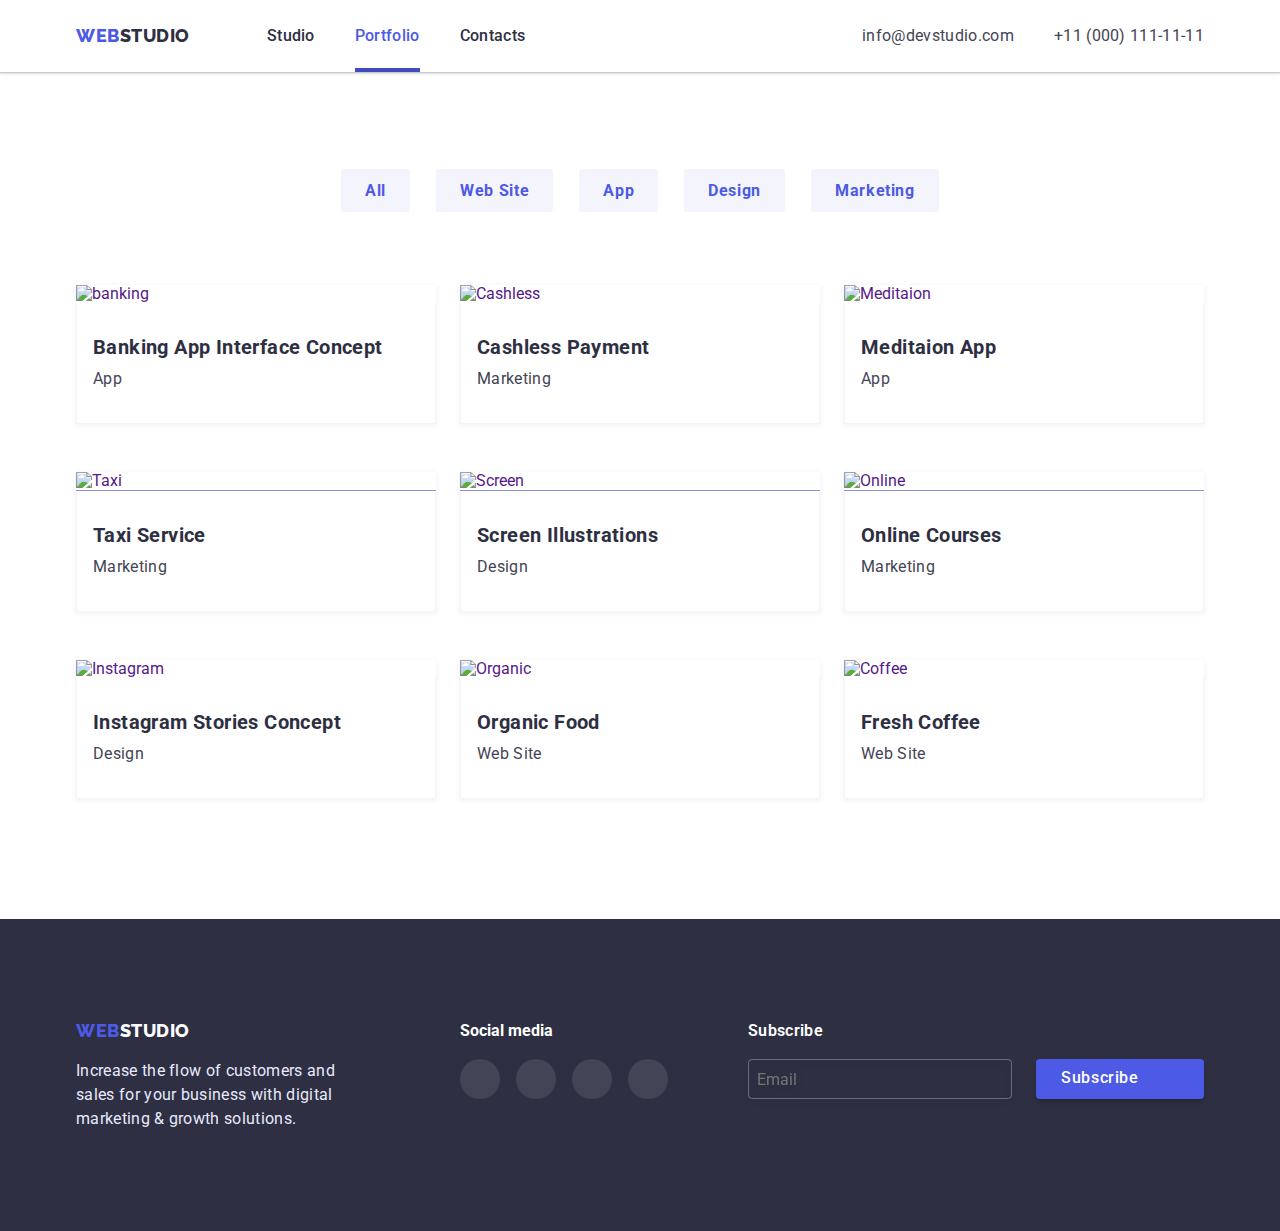
==== portfolio.html @ 1da55bff "added modal form" ====
<!DOCTYPE html>
<html lang="en">

<head>
  <meta charset="UTF-8" />
  <meta http-equiv="X-UA-Compatible" content="IE=edge" />
  <meta name="viewport" content="width=device-width, initial-scale=1.0" />
  <title>Portfolio</title>
  <link rel="preconnect" href="https://fonts.googleapis.com" />
  <link rel="preconnect" href="https://fonts.gstatic.com" crossorigin />
  <link href="https://fonts.googleapis.com/css2?family=Raleway:wght@700&family=Roboto:wght@400;500;700;900&display=swap"
    rel="stylesheet" />
  <link rel="stylesheet"
    href="https://cdnjs.cloudflare.com/ajax/libs/modern-normalize/1.1.0/modern-normalize.min.css" />
  <link rel="stylesheet" href="./css/styles.css" />
</head>

<body>
  <header class="page-hader hader-shadow">
    <div class="container main-container">
      <nav class="header">
        <a href="./index.html" class="studio"><span class="web">Web</span>Studio</a>
        <ul class="list site-nav">
          <li class="nav-item">
            <a href="./index.html" class="nav-link"> Studio</a>
          </li>
          <li class="nav-item">
            <a href="./portfolio.html" class="nav-link stick"> Portfolio</a>
          </li>
          <li class="nav-item">
            <a href="/" class="nav-link"> Contacts</a>
          </li>
        </ul>
      </nav>

      <ul class="auth-contact">
        <li class="nav-item">
          <a href="mailto:info@devstudio.com" class="Contact-link">info@devstudio.com</a>
        </li>

        <li class="nav-item">
          <a href="tel:+11(000)1111111" class="Contact-link">+11 (000) 111-11-11</a>
        </li>
      </ul>
    </div>
  </header>
  <main>
    <section class="style">
      <div class="container portfolio-skills">
        <h1 class="visually-hidden">Portfolio</h1>

        <ul class="button-links button-item">
          <li><button type="button" class="button-portfoleo">All</button></li>
          <li>
            <button type="button" class="button-portfoleo">Web Site</button>
          </li>
          <li><button type="button" class="button-portfoleo">App</button></li>
          <li>
            <button type="button" class="button-portfoleo">Design</button>
          </li>
          <li>
            <button type="button" class="button-portfoleo">Marketing</button>
          </li>
        </ul>

        <ul class="skills">
          <li class="skills-card">

            <a href="" class="decor-none">
              <div class="relativ-img">
                <img src="./images/banking.jpg" alt="banking" width="360" />
                <div class="portfolio-list-text">
                  <p class="text-intro">
                    14 Stylish and User-Friendly App Design Concepts · Task Manager App ·
                    Calorie Tracker App · Exotic Fruit Ecommerce App · Cloud Storage App
                  </p>

                </div>
              </div>
              <div class="skills-item-list">
                <h3 class="section-title">Banking App Interface Concept</h3>
                <p class="description">App</p>
              </div>

            </a>

          </li>
          <li class="skills-card">
            <a href="" class="decor-none">
              <div class="relativ-img">
                <img src="./images/Cashless.jpg" alt="Cashless" width="360" />
                <div class="portfolio-list-text">
                  <p class="text-intro">
                    14 Stylish and User-Friendly App Design Concepts · Task Manager App ·
                    Calorie Tracker App · Exotic Fruit Ecommerce App · Cloud Storage App
                  </p>

                </div>
              </div>
              <div class="skills-item-list">
                <h3 class="section-title">Cashless Payment</h3>

                <p class="description">Marketing</p>
              </div>

            </a>
          </li>

          <li class="skills-card">
            <a href="" class="decor-none">
              <div class="relativ-img">
                <img src="./images/Meditaion.jpg" alt="Meditaion" width="360" />
                <div class="portfolio-list-text">
                  <p class="text-intro">
                    14 Stylish and User-Friendly App Design Concepts · Task Manager App ·
                    Calorie Tracker App · Exotic Fruit Ecommerce App · Cloud Storage App
                  </p>

                </div>
              </div>

              <div class="skills-item-list">
                <h3 class="section-title">Meditaion App</h3>
                <p class="description">App</p>
              </div>
            </a>
          </li>
          <li class="skills-card">
            <a href="" class="decor-none">
              <div class="relativ-img">
                <img src="./images/Taxi.jpg" alt="Taxi" width="360" />
                <div class="portfolio-list-text">
                  <p class="text-intro">
                    14 Stylish and User-Friendly App Design Concepts · Task Manager App ·
                    Calorie Tracker App · Exotic Fruit Ecommerce App · Cloud Storage App
                  </p>

                </div>
              </div>
              <div class="skills-item-list">
                <h3 class="section-title">Taxi Service</h3>
                <p class="description">Marketing</p>
              </div>
            </a>
          </li>
          <li class="skills-card">
            <a href="" class="decor-none">
              <div class="relativ-img">
                <img src="./images/Screen.jpg" alt="Screen" width="360" />
                <div class="portfolio-list-text">
                  <p class="text-intro">
                    14 Stylish and User-Friendly App Design Concepts · Task Manager App ·
                    Calorie Tracker App · Exotic Fruit Ecommerce App · Cloud Storage App
                  </p>

                </div>
              </div>
              <div class="skills-item-list">
                <h3 class="section-title">Screen Illustrations</h3>
                <p class="description">Design</p>
              </div>
            </a>
          </li>
          <li class="skills-card">
            <a href="" class="decor-none">
              <div class="relativ-img">
                <img src="./images/Online.jpg" alt="Online" width="360" />
                <div class="portfolio-list-text">
                  <p class="text-intro">
                    14 Stylish and User-Friendly App Design Concepts · Task Manager App ·
                    Calorie Tracker App · Exotic Fruit Ecommerce App · Cloud Storage App
                  </p>

                </div>
              </div>
              <div class="skills-item-list">
                <h3 class="section-title">Online Courses</h3>
                <p class="description">Marketing</p>
              </div>
            </a>
          </li>
          <li class="skills-card">
            <a href="" class="decor-none">
              <div class="relativ-img">
                <img src="./images/Instagram.jpg" alt="Instagram" width="360" />
                <div class="portfolio-list-text">
                  <p class="text-intro">
                    14 Stylish and User-Friendly App Design Concepts · Task Manager App ·
                    Calorie Tracker App · Exotic Fruit Ecommerce App · Cloud Storage App
                  </p>

                </div>
              </div>
              <div class="skills-item-list">
                <h3 class="section-title">Instagram Stories Concept</h3>
                <p class="description">Design</p>
              </div>
            </a>
          </li>
          <li class="skills-card">
            <a href="" class="decor-none">
              <div class="relativ-img">
                <img src="./images/Organic.jpg" alt="Organic" width="360" />
                <div class="portfolio-list-text">
                  <p class="text-intro">
                    14 Stylish and User-Friendly App Design Concepts · Task Manager App ·
                    Calorie Tracker App · Exotic Fruit Ecommerce App · Cloud Storage App
                  </p>

                </div>
              </div>
              <div class="skills-item-list">
                <h3 class="section-title">Organic Food</h3>
                <p class="description">Web Site</p>
              </div>
            </a>
          </li>

          <li class="skills-card">
            <a href="" class="decor-none">
              <div class="relativ-img">
                <img src="./images/Coffee.jpg" alt="Coffee" width="360" />
                <div class="portfolio-list-text">
                  <p class="text-intro">
                    14 Stylish and User-Friendly App Design Concepts · Task Manager App ·
                    Calorie Tracker App · Exotic Fruit Ecommerce App · Cloud Storage App
                  </p>

                </div>
              </div>
              <div class="skills-item-list">
                <h3 class="section-title">Fresh Coffee</h3>
                <p class="description">Web Site</p>
              </div>
            </a>
          </li>
        </ul>
      </div>
    </section>
  </main>

  <footer class="footer-color">
    <div class="container container-footer">
      <div class="footer-list">
        <a href="./index.html" class="studiofoot logo"><span class="web">Web</span>Studio</a>
        <p class="footer-text ">
          Increase the flow of customers and sales for your business with digital
          marketing & growth solutions.
        </p>
      </div>
      <div class="social-media-cont">
        <h3 class="social-media-txt">Social media</h3>
        <ul class="social-media-item">
          <li class="social-media-list">
            <a href="" class="social-icon">
              <svg class="social-media-icon">
                <use href="./images/sprate.svg#icon-instagram_footer"></use>
              </svg>
            </a>
          </li>
          <li class="social-media-list">
            <a href="" class="social-icon">
              <svg class="social-media-icon">
                <use href="./images/sprate.svg#icon-twitter_footer"></use>
              </svg>
            </a>
          </li>
          <li class="social-media-list">
            <a href="" class="social-icon">
              <svg class="social-media-icon">
                <use href="./images/sprate.svg#icon-facebook_footer"></use>
              </svg>
            </a>
          </li>
          <li class="social-media-list">
            <a href="" class="social-icon">
              <svg class="social-media-icon">
                <use href="./images/sprate.svg#icon-linkedin_footer"></use>
              </svg>
            </a>
          </li>
        </ul>
      </div>
      <div class="footer-subs">
        <p class="footer-text-sub">Subscribe</p>
        <form class="footer-form-sub">
          <input type="Email" class="footer-form-input" placeholder="Email" required
            pattern="([A-z0-9_.-]{1,})@([A-z0-9_.-]{1,}).([A-z]{2,8})" />
          <button type="submit" class="footer-form-submit-subs">
            Subscribe
            <svg class="footer-icon-tel" width="24" height="24">
              <use href="./images/sprate.svg#icon-Frame"></use>
            </svg>
          </button>
        </form>
      </div>
    </div>
  </footer>

</body>

</html>
---- css/styles.css ----
:root {
  --headings-text-color: #2e2f42;
  --secondary-color: #ffffff;
  --text-color: #434455;
  --subtle-background-color: #e7e9fc;
  --primery-band-color: #4d5ae5;
  --subaccent-color: #f4f4fd;
  --activ-but-color: #404bbf;
}
h1,
h2,
h3,
h4,
h5,
h6,
p {
  margin: 0;
  padding: 0;
}
img {
  display: block;
  max-width: 100%;
  height: auto;
}
ul {
  list-style: none;
  margin: 0;
  padding-left: 0;
}
.list {
  display: flex;
  margin: 0;
  padding: 0;
  list-style: none;
}
/* index.html */
/* body font */
body {
  font-family: "Roboto", sans-serif;
  color: var(--headings-text-color);
  font-size: 16px;
}

/*---------------- hader ------------------------------*/
.container {
  width: 1158px;
  padding-right: 15px;
  padding-left: 15px;
  margin-left: auto;
  margin-right: auto;
  /* margin: auto; */
}
.main-container {
  display: flex;
  align-items: center;
}
.header {
  display: flex;
  align-items: center;
}
.page-hader {
  /* width:1158px; */
  box-shadow: 0px 2px 1px rgba(46, 47, 66, 0.08),
    0px 1px 1px rgba(46, 47, 66, 0.16), 0px 1px 6px rgba(46, 47, 66, 0.08);
  margin: auto;
}

.site-nav {
  display: flex;
  margin-left: 77px;
}
.web {
  color: var(--primery-band-color);
}
.studio {
  font-family: "Raleway", sans-serif;
  font-weight: 800;
  font-size: 18px;
  line-height: 1.33;
  letter-spacing: 0.03em;
  text-transform: uppercase;
  color: var(--primery-text-color);
  text-decoration: none;
}

.list .nav-item {
  margin-right: 40px;
}
.list .nav-item:last-child {
  margin-right: 0;
}

.studio-list {
  font-weight: 400;
  font-size: 16px;
  line-height: 1.5;
  letter-spacing: 0.02em;
  color: var(--headings-text-color);
  text-decoration: none;
}
.studio-list:hover {
  color: var(--primery-band-color);
}
.page-hader {
  background-color: var(--secondary-color);
  /*  */
}

.nav-link {
  display: block;
  position: relative;
  padding-top: 24px;
  padding-bottom: 24px;
  font-weight: 500;
  font-size: 16px;
  line-height: 1.5;
  letter-spacing: 0.02em;
  color: var(--headings-text-color);
  text-decoration: none;
  transition: color 250ms cubic-bezier(0.4, 0, 0.2, 1);
}
.nav-link:active {
  color: var(--primery-band-color);
}
.nav-link:hover,
.nav-link:focus {
  color: var(--primery-band-color);
}

.stick::after {
  display: block;
  position: absolute;
  bottom: 0;
  /* opacity: 1; */
  content: "";
  width: 100%;
  height: 4px;

  background-color: #404bbf;
}
.stick {
  color: #4d5ae5;
}
.auth-contact {
  display: flex;
  margin-left: auto;
}
.auth-contact .nav-item + .nav-item {
  margin-left: 40px;
}
.Contact-link {
  display: block;
  padding-top: 24px;
  padding-bottom: 24px;
  font-weight: 400;
  font-size: 16px;
  line-height: 1.5;
  letter-spacing: 0.02em;
  color: var(--text-color);
  text-decoration: none;
  transition: color 250ms cubic-bezier(0.4, 0, 0.2, 1);
}
.Contact-link:active {
  color: var(--primery-band-color);
}
.Contact-link:hover,
.Contact-link:focus {
  color: var(--primery-band-color);
}

/*  =========== modal hero=============*/
.backdrop {
  position: fixed;
  opacity: 1;
  top: 0;
  left: 0;
  width: 100%;
  height: 100%;
  background: rgba(46, 47, 66, 0.4);
  transition: opacity 250ms cubic-bezier(0.4, 0, 0.2, 1),
    visibility 250ms cubic-bezier(0.4, 0, 0.2, 1);
}

.modal {
  position: absolute;
  /* display: block; */
  width: 408px;
  height: 576px;
  background-color: var(--secondary-color);
  top: 50%;
  left: 50%;
  transform: translate(-50%, -50%) scale(1);
  box-shadow: 0px 1px 1px rgba(0, 0, 0, 0.14), 0px 1px 3px rgba(0, 0, 0, 0.12),
    0px 2px 1px rgba(0, 0, 0, 0.2);
  border-radius: 4px;
  transition: transform 250ms cubic-bezier(0.4, 0, 0.2, 1),
    box-shadow 250ms cubic-bezier(0.4, 0, 0.2, 1);
}

.button-close {
  position: absolute;
  display: flex;
  justify-content: center;
  align-items: center;
  width: 24px;
  height: 24px;
  border-radius: 50%;
  background-color: E7E9FC;
  border: 1px solid rgba(0, 0, 0, 0.1);
  right: 24px;
  top: 24px;
  cursor: pointer;
  transition: box-shadow 250ms cubic-bezier(0.4, 0, 0.2, 1);
}
.close-icon {
  display: flex;
  justify-content: center;
  align-items: center;
  width: 8px;
  height: 8px;
  cursor: pointer;
  fill: currentColor;
}
.button-close:focus,
.button-close:hover {
  box-shadow: 0px 1px 6px rgba(46, 47, 66, 0.08),
    0px 1px 1px rgba(46, 47, 66, 0.16), 0px 2px 1px rgba(46, 47, 66, 0.08);
}
.backdrop.is-hidden {
  opacity: 0;
  visibility: hidden;
  /* visibility: hidden; */
  pointer-events: none;
}
.backdrop.is-hidden .modal {
  transform: translate(-50%, -50%) scale(1.2);
}

.text-modal {
  font-weight: 600;
  font-size: 16px;
  line-height: 24px;
  margin-bottom: 16px;
  text-align: center;
  letter-spacing: 0.02em;
  color: var(--headings-text-color);
}
.modal-form {
  display: flex;
  flex-direction: column;
}
.modal-form-input {
  height: 40px;
  width: 100%;
  border: 1px solid rgba(33, 33, 33, 0.2);
  border-radius: 4px;
  padding-left: 34px;
  font-weight: 400;
  font-size: 12px;
  line-height: 14px;
  letter-spacing: 0.01em;
  transition: border-color 250ms cubic-bezier(0.4, 0, 0.2, 1);
}
.modal-input-desc {
  display: block;
  text-align: left;
  font-weight: 400;
  margin-bottom: 4px;
  font-size: 12px;
  line-height: 14px;
  letter-spacing: 0.01em;
  color: #8e8f99;
}
.modal-form-massage {
  display: block;
  border: 1px solid rgba(33, 33, 33, 0.2);
  border-radius: 4px;
  resize: none;
  padding: 8px 16px;
  width: 100%;
  height: 120px;
  transition: border-color 250ms cubic-bezier(0.4, 0, 0.2, 1);
}
.modal-form-massage:focus {
  outline: none;
  border-color: rgba(77, 90, 229, 1);
}
/*=========== modal icon=========== */
.modal-form-input-wrapper {
  position: relative;
}
.modal-form-input-icon {
  position: absolute;
  display: block;
  left: 16px;
  top: 50%;
  transform: translateY(-50%);
  transition: fill 250ms cubic-bezier(0.4, 0, 0.2, 1);
}
.modal-form-input:focus {
  outline: none;
  border-color: rgba(77, 90, 229, 1);
}
.modal-form-input:focus + .modal-form-input-icon {
  fill: var(--primery-band-color);
}
.modal-form-field {
  margin-bottom: 8px;
}
.modal-form-check-deck {
  display: flex;
  align-items: center;
  font-weight: 400;
  font-size: 12px;
  line-height: 16px;
  letter-spacing: 0.04em;
  color: #757575;
  margin-top: 16px;
  margin-bottom: 24px;
}
.privacy-policy {
  font-weight: 400;
  font-size: 12px;
  line-height: 16px;
  letter-spacing: 0.04em;
  color: #4d5ae5;
}
.modal-form-check-deck::before {
  content: "";
  display: block;
  border: solid 1.25px rgba(46, 47, 66, 1);
  border-radius: 2px;
  cursor: pointer;
  width: 18px;
  height: 18px;
  background-position: center;
  background-repeat: no-repeat;
  margin-right: 8px;
}
.modal-form-check:checked + .modal-form-check-deck::before {
  background-color: rgba(77, 90, 229, 1);
  background-image: url(../images/Vector.svg);
  border: 1.25px solid #4d5ae5;
  transition: background-color 250ms cubic-bezier(0.4, 0, 0.2, 1),
    border 250ms cubic-bezier(0.4, 0, 0.2, 1);
}
/* .modal-form-check:focus + .modal-form-check-deck::before{
  background-color: rgba(77, 90, 229, 1);
  background-image:url(../images/Vector.svg);
  border: 1.25px solid #4D5AE5;
  
} */
.modal-form-submit {
  font-family: inherit;
  width: 170px;
  align-self: center;
  font-weight: 500;
  font-size: 16px;
  line-height: 1.19;
  letter-spacing: 0.04em;
  border-radius: 4px;
  padding: 16px 34px;
  text-align: center;
  border: 1px solid transparent;
  color: var(--secondary-color);
  background-color: var(--primery-band-color);
  cursor: pointer;
  box-shadow: 0px 4px 4px rgba(0, 0, 0, 0.15);
  transition: box-shadow 250ms cubic-bezier(0.4, 0, 0.2, 1);
}

.modal-form-submit:focus,
.modal-form-submit:hover {
  background-color: var(--primery-band-color);
  /* box-shadow: 0px 4px 4px rgba(0, 0, 0, 0.15); */
}

.modal-form-submit :active {
  background: var(--activ-but-color);
}

/*--------------- main --------------*/
.section {
  padding-top: 120px;
  padding-bottom: 120px;
}
.section-work {
  padding-top: 0;
}
.hero {
  padding-top: 192px;
  padding-bottom: 192px;
  text-align: center;
  width: 1440px;
  background-image: linear-gradient(
      rgba(46, 47, 66, 0.7),
      rgba(46, 47, 66, 0.7)
    ),
    url(../images/people-office.jpg);
  background-size: cover;
  background-position: center;
  margin-left: auto;
  margin-right: auto;
}
.hero-title {
  margin-top: 0;
  margin-left: auto;
  margin-right: auto;
  width: 496px;
  margin-bottom: 48px;
  font-weight: 700;
  font-size: 56px;
  line-height: 1.07;
  text-align: center;
  letter-spacing: 0.02em;
  color: var(--secondary-color);
}
.visually-hidden {
  position: absolute;
  white-space: nowrap;
  width: 1px;
  height: 1px;
  overflow: hidden;
  border: 0;
  padding: 0;
  clip: rect(0 0 0 0);
  clip-path: inset(50%);
  margin: -1px;
}

.button {
  font-family: inherit;
  font-weight: 500;
  font-size: 16px;
  line-height: 1.19;
  letter-spacing: 0.04em;
  border-radius: 4px;
  padding: 16px 34px;
  text-align: center;
  border: 1px solid transparent;
  color: var(--secondary-color);
  background-color: var(--primery-band-color);
  cursor: pointer;
  box-shadow: 0px 4px 4px rgba(0, 0, 0, 0.15);
  transition: box-shadow 250ms cubic-bezier(0.4, 0, 0.2, 1);
}

.button:focus,
.button:hover {
  background-color: var(--primery-band-color);
  /* box-shadow: 0px 4px 4px rgba(0, 0, 0, 0.15); */
}

button :active {
  background: var(--activ-but-color);
}

.skill-link-item {
  display: flex;
  justify-content: center;
  align-items: center;
  margin: 0;
  /* padding: 24px 100px; */
  margin-bottom: 8px;
  /* width: 264px; */
  height: 112px;
  background-color: var(--subaccent-color);
  border-radius: 4px;
}
.skill-link-icon {
  width: 64px;
  height: 64px;
}

.future-skill {
  display: flex;
  justify-content: center;
  align-items: center;
  gap: 24px;
}
.future-item {
  width: 264px;
  flex-basis: calc((100% - 3 * 24px) / 4);
}
.description {
  font-weight: 400;
  font-size: 16px;
  line-height: 1.5;
  letter-spacing: 0.02em;
  color: var(--text-color);
}

.doing-item {
  display: flex;
  align-items: center;

  gap: 24px;
}
.doing-list {
  width: 360px;
}
.section-title-text {
  font-weight: 700;
  margin-bottom: 72px;
  font-size: 36px;
  line-height: 1.11;
  /* align-items: center; */
  text-align: center;
  letter-spacing: 0.02em;
  text-transform: capitalize;
  color: var(--headings-text-color);
}
.our-team {
  background-color: var(--subaccent-color);
}
.our-team-ic {
  display: flex;
  justify-content: center;
  gap: 24px;
}
.our-link-social {
  display: flex;
  justify-content: center;
  align-items: center;
  width: 40px;
  height: 40px;
  border-radius: 50%;
  background-color: var(--primery-band-color);
}
.our-icon {
  display: flex;
  justify-content: center;
  align-items: center;
  width: 16px;
  height: 16px;
  fill: #ffffff;
}

.our-team-item {
  text-align: center;
  padding-bottom: 120px;
  padding: 32px 16px;
}
.team-item {
  display: flex;
  align-items: center;
  gap: 24px;
  /* margin-bottom: 120px; */
}
.team-list {
  border-radius: 0px 0px 4px 4px;
  background-color: var(--secondary-color);
  box-shadow: 0px 1px 6px rgba(46, 47, 66, 0.08),
    0px 1px 1px rgba(46, 47, 66, 0.16), 0px 2px 1px rgba(46, 47, 66, 0.08);
}
.section-title {
  font-weight: 700;
  margin-bottom: 8px;
  font-size: 20px;
  line-height: 1.2;

  letter-spacing: 0.02em;
  color: var(--headings-text-color);
}
.profession {
  font-weight: 400;
  font-size: 16px;
  line-height: 1.5;
  text-align: center;
  letter-spacing: 0.02em;
  color: var(--text-color);
  margin-bottom: 12px;
}
/* ------------Customer---------------- */
.section-custom {
  padding-top: 120px;
  padding-bottom: 120px;
}
.customer {
  display: flex;
  justify-content: center;
  align-items: center;
  gap: 24px;
}
.custom-list-icon {
  display: flex;
  justify-content: center;
  align-items: center;
  padding: 16px 32px;
  border: 1px solid #8e8f99;
  border-radius: 4px;
  color: #8e8f99;
  transition: color 250ms cubic-bezier(0.4, 0, 0.2, 1),
    border 250ms cubic-bezier(0.4, 0, 0.2, 1);
}

.custom-icon {
  display: flex;
  width: 104px;
  height: 56px;
  fill: currentColor;
}
.custom-list-icon:hover,
.custom-list-icon:focus {
  border: 1px solid var(--primery-band-color);
  fill: #4d5ae5;
}
.customer-list > a:focus {
  color: var(--primery-band-color);
}
.customer-list > a:hover {
  color: var(--primery-band-color);
}

/*----------footer----------  */
.footer-list .logo {
  display: inline;
  margin-bottom: 16px;
  margin-right: 0;
}
.footer-color {
  background-color: var(--headings-text-color);

  padding-top: 100px;
  padding-bottom: 100px;
}
.footer-list {
  width: 264px;
}

.studiofoot {
  font-family: "Raleway", sans-serif;
  font-weight: 800;

  font-size: 18px;
  line-height: 1.33;
  letter-spacing: 0.03em;
  text-transform: uppercase;
  color: var(--secondary-color);
  text-decoration: none;
}
.footer-text {
  margin-top: 16px;
  font-weight: 400;
  font-size: 16px;
  line-height: 1.5;
  letter-spacing: 0.02em;
  color: var(--subtle-background-color);
}
/* =============Social media============ */
.container-footer {
  display: flex;
}
.social-media-cont {
  margin-left: 120px;
}
.social-media-item .social-media-list {
  display: flex;
}
.social-media-item {
  display: flex;
  margin-top: 16px;
  gap: 16px;
}
.social-media-item {
  display: flex;
  justify-content: center;
  align-items: center;
}
.social-icon {
  display: flex;
  justify-content: center;
  align-items: center;
  width: 40px;
  height: 40px;
  border-radius: 50%;
  background-color: var(--text-color);
  transition: background-color 250ms cubic-bezier(0.4, 0, 0.2, 1);
}

.social-media-txt {
  font-weight: 700;
  font-size: 16px;
  line-height: 24px;
  color: var(--secondary-color);
}
.social-media-icon {
  width: 24px;
  height: 24px;
  fill: #ffffff;
}

.social-icon:hover {
  background-color: #31d0aa;
}
.social-icon:focus {
  background-color: #31d0aa;
}

.footer-subs {
  margin-left: 80px;
}
.footer-text-sub {
  font-weight: 600;
  font-size: 16px;
  line-height: 24px;
  letter-spacing: 0.02em;
  color: var(--secondary-color);
  margin-bottom: 16px;
}
.footer-form-sub {
  display: flex;
}
.footer-form-input {
  width: 264px;
  height: 40px;
  color: rgba(255, 255, 255, 0.6);
  padding: 16px 8px;
  background-color: transparent;
  border: 1px solid rgba(255, 255, 255, 0.3);
  filter: drop-shadow(0px 4px 4px rgba(0, 0, 0, 0.15));
  border-radius: 4px;
}
.footer-form-submit-subs {
  display: flex;
  font-family: inherit;
  width: 168px;
  height: 40px;
  align-self: center;
  font-weight: 500;
  gap: 16px;
  font-size: 16px;
  line-height: 1.19;
  letter-spacing: 0.04em;
  margin-left: 24px;
  border-radius: 4px;
  padding: 8px 24px;
  text-align: center;
  border: 1px solid transparent;
  color: var(--secondary-color);
  background-color: var(--primery-band-color);
  cursor: pointer;
  box-shadow: 0px 4px 4px rgba(0, 0, 0, 0.15);
  transition: box-shadow 250ms cubic-bezier(0.4, 0, 0.2, 1);
}

.footer-form-submit-subs:focus,
.footer-form-submit-subs:hover {
  background-color: var(--primery-band-color);
  /* box-shadow: 0px 4px 4px rgba(0, 0, 0, 0.15); */
}

.footer-form-submit-subs :active {
  background: var(--activ-but-color);
}

/* ==================Portdolio=============== */
/* main */
.portfolio {
  display: none;
}
.skill {
  display: none;
}
.style {
  padding-top: 96px;
  padding-bottom: 120px;
}
/* .portfolio-skills{ */

/* } */
.button-item {
  display: flex;
  margin-bottom: 72px;
  justify-content: center;
  gap: 24px;
}
.button-portfoleo {
  font-family: inherit;
  padding: 12px 24px;
  font-weight: 700;
  font-size: 16px;
  line-height: 1.19;
  text-align: center;
  letter-spacing: 0.04em;
  border-radius: 4px;
  border: 1px solid var(--secondary-color);
  color: var(--primery-band-color);
  background-color: var(--subaccent-color);
  cursor: pointer;
  transition: background-color 250ms cubic-bezier(0.4, 0, 0.2, 1),
    color 250ms cubic-bezier(0.4, 0, 0.2, 1),
    border 250ms cubic-bezier(0.4, 0, 0.2, 1),
    box-shadow 250ms cubic-bezier(0.4, 0, 0.2, 1);
}
.button-portfoleo:hover {
  color: var(--secondary-color);
  background-color: var(--primery-band-color);
  border: 1px solid var(--activ-but-color);
  box-shadow: 0px 3px 1px rgba(0, 0, 0, 0.1), 0px 2px 1px rgba(0, 0, 0, 0.08),
    0px 2px 2px rgba(0, 0, 0, 0.12);
}
.button-portfoleo:focus {
  color: var(--secondary-color);
  background: var(--primery-band-color);
  border: 1px solid var(--activ-but-color);

  box-shadow: 0px 3px 1px rgba(0, 0, 0, 0.1), 0px 2px 1px rgba(0, 0, 0, 0.08),
    0px 2px 2px rgba(0, 0, 0, 0.12);
}
.button:active {
  color: var(--secondary-color);
  background: var(--primery-band-color);
  /* box-shadow: 0px 3px 1px rgba(0, 0, 0, 0.1), 0px 2px 1px rgba(0, 0, 0, 0.08), 0px 2px 2px rgba(0, 0, 0, 0.12); */
}
.skills-item-list {
  border-left-width: 0.5px;
  border-left-style: solid;
  border-left-color: var(--subaccent-color);
  border-bottom-width: 0.5px;
  border-bottom-style: solid;
  border-bottom-color: var(--subaccent-color);
  border-right-width: 0.5px;
  border-right-style: solid;
  border-right-color: var(--subaccent-color);
  /* text-align: center; */
  padding: 32px 16px;
}

.skills {
  display: block;
  display: flex;
  flex-wrap: wrap;
  row-gap: 48px;
  column-gap: 24px;
  /* padding-bottom: 120px; */
}
.skills:nth-last-child(-n + 3) {
  margin-bottom: 0;
}
.skills:nth-child(3n) {
  margin-right: 0;
}

.decor-none {
  position: relative;
  display: block;
  text-decoration: none;

  box-shadow: 0px 1px 6px rgba(46, 47, 66, 0.08);
  transition: box-shadow 250ms cubic-bezier(0.4, 0, 0.2, 1);
}
.decor-none:hover,
.decor-none:focus {
  box-shadow: 0px 1px 6px rgba(46, 47, 66, 0.08),
    0px 1px 1px rgba(46, 47, 66, 0.16), 0px 2px 1px rgba(46, 47, 66, 0.08);
}

.relativ-img {
  display: block;
  position: relative;
  overflow: hidden;
}
.portfolio-list-text {
  display: block;
  position: absolute;
  left: 0;
  top: 0;
  width: 100%;
  height: 100%;
  background-color: #404bbf;
  transform: translateY(100%);
  transition: transform 250ms cubic-bezier(0.4, 0, 0.2, 1);
}

.text-intro {
  font-weight: 400;
  font-size: 16px;
  line-height: 24px;
  padding-top: 40px;
  padding-bottom: 164px;
  padding-left: 32px;
  padding-right: 32px;
  letter-spacing: 0.02em;
  color: var(--subaccent-color);
}
.decor-none:hover .portfolio-list-text,
.decor-none:focus .portfolio-list-text {
  transform: translate(0);
}
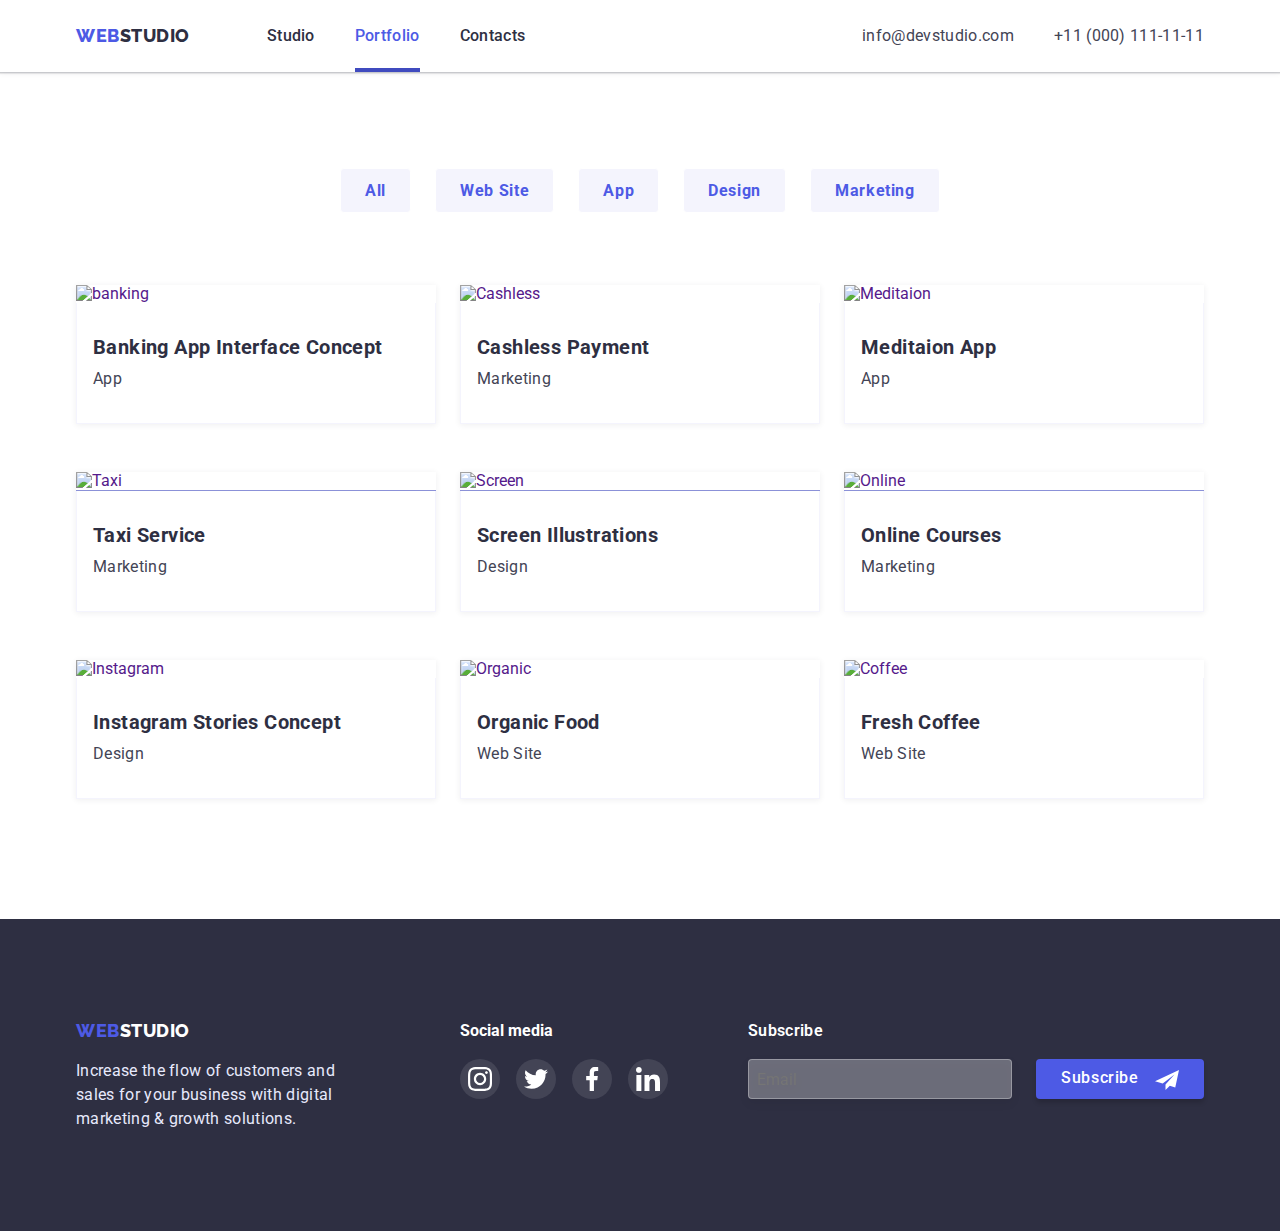
==== commit e2e3b7d7: "delited slash and mistakes in studio, portfolio" ====
--- a/portfolio.html
+++ b/portfolio.html
@@ -2,17 +2,16 @@
 <html lang="en">
 
 <head>
-  <meta charset="UTF-8" />
-  <meta http-equiv="X-UA-Compatible" content="IE=edge" />
-  <meta name="viewport" content="width=device-width, initial-scale=1.0" />
+  <meta charset="UTF-8">
+  <meta http-equiv="X-UA-Compatible" content="IE=edge">
+  <meta name="viewport" content="width=device-width, initial-scale=1.0">
   <title>Portfolio</title>
-  <link rel="preconnect" href="https://fonts.googleapis.com" />
-  <link rel="preconnect" href="https://fonts.gstatic.com" crossorigin />
+  <link rel="preconnect" href="https://fonts.googleapis.com">
+  <link rel="preconnect" href="https://fonts.gstatic.com" crossorigin>
   <link href="https://fonts.googleapis.com/css2?family=Raleway:wght@700&family=Roboto:wght@400;500;700;900&display=swap"
-    rel="stylesheet" />
-  <link rel="stylesheet"
-    href="https://cdnjs.cloudflare.com/ajax/libs/modern-normalize/1.1.0/modern-normalize.min.css" />
-  <link rel="stylesheet" href="./css/styles.css" />
+    rel="stylesheet">
+  <link rel="stylesheet" href="https://cdnjs.cloudflare.com/ajax/libs/modern-normalize/1.1.0/modern-normalize.min.css">
+  <link rel="stylesheet" href="./css/styles.css">
 </head>
 
 <body>
@@ -68,7 +67,7 @@
 
             <a href="" class="decor-none">
               <div class="relativ-img">
-                <img src="./images/banking.jpg" alt="banking" width="360" />
+                <img src="./images/banking.jpg" alt="banking" width="360">
                 <div class="portfolio-list-text">
                   <p class="text-intro">
                     14 Stylish and User-Friendly App Design Concepts · Task Manager App ·
@@ -88,7 +87,7 @@
           <li class="skills-card">
             <a href="" class="decor-none">
               <div class="relativ-img">
-                <img src="./images/Cashless.jpg" alt="Cashless" width="360" />
+                <img src="./images/Cashless.jpg" alt="Cashless" width="360">
                 <div class="portfolio-list-text">
                   <p class="text-intro">
                     14 Stylish and User-Friendly App Design Concepts · Task Manager App ·
@@ -109,7 +108,7 @@
           <li class="skills-card">
             <a href="" class="decor-none">
               <div class="relativ-img">
-                <img src="./images/Meditaion.jpg" alt="Meditaion" width="360" />
+                <img src="./images/Meditaion.jpg" alt="Meditaion" width="360">
                 <div class="portfolio-list-text">
                   <p class="text-intro">
                     14 Stylish and User-Friendly App Design Concepts · Task Manager App ·
@@ -128,7 +127,7 @@
           <li class="skills-card">
             <a href="" class="decor-none">
               <div class="relativ-img">
-                <img src="./images/Taxi.jpg" alt="Taxi" width="360" />
+                <img src="./images/Taxi.jpg" alt="Taxi" width="360">
                 <div class="portfolio-list-text">
                   <p class="text-intro">
                     14 Stylish and User-Friendly App Design Concepts · Task Manager App ·
@@ -146,7 +145,7 @@
           <li class="skills-card">
             <a href="" class="decor-none">
               <div class="relativ-img">
-                <img src="./images/Screen.jpg" alt="Screen" width="360" />
+                <img src="./images/Screen.jpg" alt="Screen" width="360">
                 <div class="portfolio-list-text">
                   <p class="text-intro">
                     14 Stylish and User-Friendly App Design Concepts · Task Manager App ·
@@ -164,7 +163,7 @@
           <li class="skills-card">
             <a href="" class="decor-none">
               <div class="relativ-img">
-                <img src="./images/Online.jpg" alt="Online" width="360" />
+                <img src="./images/Online.jpg" alt="Online" width="360">
                 <div class="portfolio-list-text">
                   <p class="text-intro">
                     14 Stylish and User-Friendly App Design Concepts · Task Manager App ·
@@ -182,7 +181,7 @@
           <li class="skills-card">
             <a href="" class="decor-none">
               <div class="relativ-img">
-                <img src="./images/Instagram.jpg" alt="Instagram" width="360" />
+                <img src="./images/Instagram.jpg" alt="Instagram" width="360">
                 <div class="portfolio-list-text">
                   <p class="text-intro">
                     14 Stylish and User-Friendly App Design Concepts · Task Manager App ·
@@ -200,7 +199,7 @@
           <li class="skills-card">
             <a href="" class="decor-none">
               <div class="relativ-img">
-                <img src="./images/Organic.jpg" alt="Organic" width="360" />
+                <img src="./images/Organic.jpg" alt="Organic" width="360">
                 <div class="portfolio-list-text">
                   <p class="text-intro">
                     14 Stylish and User-Friendly App Design Concepts · Task Manager App ·
@@ -219,7 +218,7 @@
           <li class="skills-card">
             <a href="" class="decor-none">
               <div class="relativ-img">
-                <img src="./images/Coffee.jpg" alt="Coffee" width="360" />
+                <img src="./images/Coffee.jpg" alt="Coffee" width="360">
                 <div class="portfolio-list-text">
                   <p class="text-intro">
                     14 Stylish and User-Friendly App Design Concepts · Task Manager App ·
@@ -285,7 +284,7 @@
         <p class="footer-text-sub">Subscribe</p>
         <form class="footer-form-sub">
           <input type="Email" class="footer-form-input" placeholder="Email" required
-            pattern="([A-z0-9_.-]{1,})@([A-z0-9_.-]{1,}).([A-z]{2,8})" />
+            pattern="([A-z0-9_.-]{1,})@([A-z0-9_.-]{1,}).([A-z]{2,8})">
           <button type="submit" class="footer-form-submit-subs">
             Subscribe
             <svg class="footer-icon-tel" width="24" height="24">
--- a/css/styles.css
+++ b/css/styles.css
@@ -185,7 +185,6 @@
   position: absolute;
   /* display: block; */
   width: 408px;
-  height: 576px;
   background-color: var(--secondary-color);
   top: 50%;
   left: 50%;
@@ -240,7 +239,8 @@
   font-weight: 600;
   font-size: 16px;
   line-height: 24px;
-  margin-bottom: 16px;
+
+  margin-top: 72px;
   text-align: center;
   letter-spacing: 0.02em;
   color: var(--headings-text-color);
@@ -248,6 +248,7 @@
 .modal-form {
   display: flex;
   flex-direction: column;
+  padding: 24px;
 }
 .modal-form-input {
   height: 40px;
@@ -279,6 +280,8 @@
   padding: 8px 16px;
   width: 100%;
   height: 120px;
+  font-weight: 400;
+  font-size: 12px;
   transition: border-color 250ms cubic-bezier(0.4, 0, 0.2, 1);
 }
 .modal-form-massage:focus {
@@ -367,6 +370,7 @@
   cursor: pointer;
   box-shadow: 0px 4px 4px rgba(0, 0, 0, 0.15);
   transition: box-shadow 250ms cubic-bezier(0.4, 0, 0.2, 1);
+  margin-bottom: 24px;
 }
 
 .modal-form-submit:focus,
@@ -716,7 +720,7 @@
   height: 40px;
   color: rgba(255, 255, 255, 0.6);
   padding: 16px 8px;
-  background-color: transparent;
+  background-color: rgba(255, 255, 255, 0.3);
   border: 1px solid rgba(255, 255, 255, 0.3);
   filter: drop-shadow(0px 4px 4px rgba(0, 0, 0, 0.15));
   border-radius: 4px;
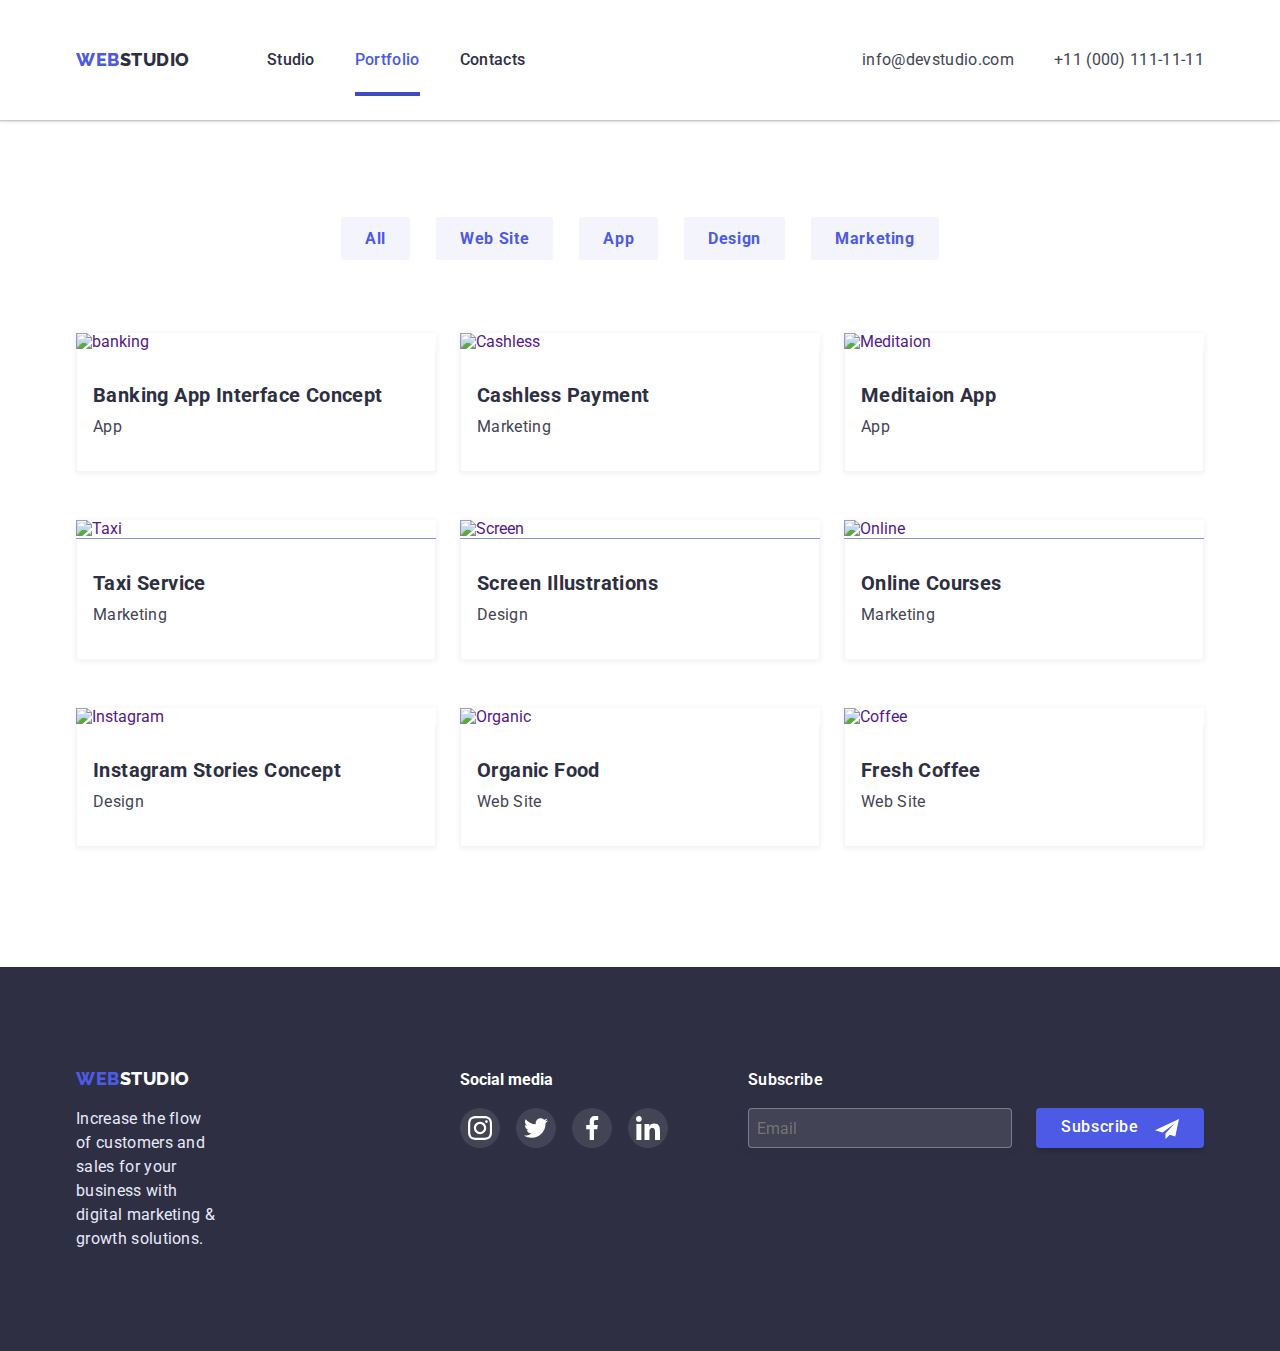
==== commit 289b6840: "media" ====
--- a/portfolio.html
+++ b/portfolio.html
@@ -15,7 +15,7 @@
 </head>
 
 <body>
-  <header class="page-hader hader-shadow">
+  <header class="page-header header-shadow">
     <div class="container main-container">
       <nav class="header">
         <a href="./index.html" class="studio"><span class="web">Web</span>Studio</a>
@@ -49,16 +49,16 @@
         <h1 class="visually-hidden">Portfolio</h1>
 
         <ul class="button-links button-item">
-          <li><button type="button" class="button-portfoleo">All</button></li>
+          <li><button type="button" class="button-portfolio">All</button></li>
           <li>
-            <button type="button" class="button-portfoleo">Web Site</button>
-          </li>
-          <li><button type="button" class="button-portfoleo">App</button></li>
+            <button type="button" class="button-portfolio">Web Site</button>
+          </li>
+          <li><button type="button" class="button-portfolio">App</button></li>
           <li>
-            <button type="button" class="button-portfoleo">Design</button>
+            <button type="button" class="button-portfolio">Design</button>
           </li>
           <li>
-            <button type="button" class="button-portfoleo">Marketing</button>
+            <button type="button" class="button-portfolio">Marketing</button>
           </li>
         </ul>
 
@@ -295,7 +295,11 @@
       </div>
     </div>
   </footer>
-
+  <script defer src="https://cdnjs.cloudflare.com/ajax/libs/body-scroll-lock/3.1.5/bodyScrollLock.min.js"
+    integrity="sha512-HowizSDbQl7UPEAsPnvJHlQsnBmU2YMrv7KkTBulTLEGz9chfBoWYyZJL+MUO6p/yBuuMO/8jI7O29YRZ2uBlA=="
+    crossorigin="anonymous"></script>
+  <script src="./js/modal.js"></script>
+  <script src="./js/mobile-menu.js"></script>
 </body>
 
 </html>--- a/css/styles.css
+++ b/css/styles.css
@@ -33,61 +33,38 @@
   padding: 0;
   list-style: none;
 }
-/* index.html */
-/* body font */
+
 body {
   font-family: "Roboto", sans-serif;
   color: var(--headings-text-color);
   font-size: 16px;
 }
 
-/*---------------- hader ------------------------------*/
+.visually-hidden {
+  position: absolute;
+  white-space: nowrap;
+  width: 1px;
+  height: 1px;
+  overflow: hidden;
+  border: 0;
+  padding: 0;
+  clip: rect(0 0 0 0);
+  clip-path: inset(50%);
+  margin: -1px;
+}
+
+/* header */
+
 .container {
-  width: 1158px;
+  max-width: 1158px;
   padding-right: 15px;
   padding-left: 15px;
   margin-left: auto;
   margin-right: auto;
-  /* margin: auto; */
 }
 .main-container {
   display: flex;
   align-items: center;
-}
-.header {
-  display: flex;
-  align-items: center;
-}
-.page-hader {
-  /* width:1158px; */
-  box-shadow: 0px 2px 1px rgba(46, 47, 66, 0.08),
-    0px 1px 1px rgba(46, 47, 66, 0.16), 0px 1px 6px rgba(46, 47, 66, 0.08);
-  margin: auto;
-}
-
-.site-nav {
-  display: flex;
-  margin-left: 77px;
-}
-.web {
-  color: var(--primery-band-color);
-}
-.studio {
-  font-family: "Raleway", sans-serif;
-  font-weight: 800;
-  font-size: 18px;
-  line-height: 1.33;
-  letter-spacing: 0.03em;
-  text-transform: uppercase;
-  color: var(--primery-text-color);
-  text-decoration: none;
-}
-
-.list .nav-item {
-  margin-right: 40px;
-}
-.list .nav-item:last-child {
-  margin-right: 0;
 }
 
 .studio-list {
@@ -101,71 +78,385 @@
 .studio-list:hover {
   color: var(--primery-band-color);
 }
-.page-hader {
-  background-color: var(--secondary-color);
-  /*  */
-}
-
-.nav-link {
-  display: block;
-  position: relative;
-  padding-top: 24px;
-  padding-bottom: 24px;
-  font-weight: 500;
-  font-size: 16px;
-  line-height: 1.5;
-  letter-spacing: 0.02em;
-  color: var(--headings-text-color);
-  text-decoration: none;
-  transition: color 250ms cubic-bezier(0.4, 0, 0.2, 1);
-}
-.nav-link:active {
-  color: var(--primery-band-color);
-}
-.nav-link:hover,
-.nav-link:focus {
-  color: var(--primery-band-color);
-}
-
 .stick::after {
   display: block;
   position: absolute;
   bottom: 0;
-  /* opacity: 1; */
   content: "";
   width: 100%;
   height: 4px;
-
   background-color: #404bbf;
 }
 .stick {
   color: #4d5ae5;
 }
-.auth-contact {
-  display: flex;
-  margin-left: auto;
-}
-.auth-contact .nav-item + .nav-item {
-  margin-left: 40px;
-}
-.Contact-link {
+
+.header {
+  display: flex;
+  align-items: center;
+}
+
+/* media-header */
+
+@media screen and (min-width: 480px) {
+  .container {
+    width: 426px;
+    margin-left: auto;
+    margin-right: auto;
+  }
+}
+@media screen and (min-width: 768px) {
+  .container {
+    width: 767px;
+  }
+}
+
+@media screen and (min-width: 1200px) {
+  .container {
+    width: 1158px;
+  }
+}
+
+.page-header {
+  /* width:1158px; */
+  box-shadow: 0px 2px 1px rgba(46, 47, 66, 0.08),
+    0px 1px 1px rgba(46, 47, 66, 0.16), 0px 1px 6px rgba(46, 47, 66, 0.08);
+  margin: auto;
+}
+
+@media screen and (max-width: 767px) {
+  .page-header {
+    padding-top: 24px;
+    padding-bottom: 24px;
+  }
+  .main-container {
+    justify-content: space-between;
+  }
+}
+
+@media screen and (max-width: 767px) {
+  .site-nav {
+    display: none;
+  }
+  .auth-contact {
+    display: none;
+  }
+}
+
+.web {
+  color: var(--primery-band-color);
+}
+
+.mobile-menu-burger {
+  background-color: transparent;
+  border: none;
+  fill: var(--headings-text-color);
+  padding: 0px;
+  line-height: 0px;
+}
+@media screen and (min-width: 768px) {
+  .mobile-menu-burger {
+    display: none;
+  }
+}
+.mobile-menu {
+  position: fixed;
+  width: 100%;
+  height: 100%;
+  top: 0;
+  left: 0;
+  z-index: 1000;
+  background-color: var(--secondary-color);
+  overflow-y: scroll;
+  transform: translateX(100%);
+
+  opacity: none;
+  visibility: hidden;
+  pointer-events: none;
+  transition: transform 250ms cubic-bezier(0.4, 0, 0.2, 1),
+    opacity 250ms cubic-bezier(0.4, 0, 0.2, 1),
+    visibility 250ms cubic-bezier(0.4, 0, 0.2, 1);
+}
+.mobile-menu.is-open {
+  transform: translateX(0);
+  opacity: 1;
+  visibility: visible;
+  pointer-events: auto;
+}
+.mobile-menu-container {
+  display: flex;
+  flex-direction: column;
+  position: relative;
+  padding-top: 80px;
+  padding-left: 40px;
+}
+.mobile-menu-close-btn {
+  position: absolute;
+  display: flex;
+  width: 24px;
+  height: 24px;
+  justify-content: center;
+  align-items: center;
+  border-radius: 50%;
+  background-color: E7E9FC;
+  border: 1px solid rgba(0, 0, 0, 0.1);
+  right: 24px;
+  top: 24px;
+  cursor: pointer;
+  transition: box-shadow 250ms cubic-bezier(0.4, 0, 0.2, 1);
+}
+.mobile-menu-close-btn:focus,
+.mobile-menu-close-btn:hover {
+  box-shadow: 0px 1px 6px rgba(46, 47, 66, 0.08),
+    0px 1px 1px rgba(46, 47, 66, 0.16), 0px 2px 1px rgba(46, 47, 66, 0.08);
+}
+.mobile-menu-close-icon {
+  display: flex;
+  justify-content: center;
+  align-items: center;
+  cursor: pointer;
+  fill: currentColor;
+}
+.mobile-menu-item:not(:last-child) {
+  margin-bottom: 40px;
+}
+.mobile-menu-link {
   display: block;
-  padding-top: 24px;
-  padding-bottom: 24px;
-  font-weight: 400;
-  font-size: 16px;
+  /* padding-top: 24px;
+  padding-bottom: 24px; */
+  font-weight: 600;
+  font-size: 36px;
   line-height: 1.5;
   letter-spacing: 0.02em;
   color: var(--text-color);
   text-decoration: none;
   transition: color 250ms cubic-bezier(0.4, 0, 0.2, 1);
 }
-.Contact-link:active {
+.mobile-menu-link.link:active {
   color: var(--primery-band-color);
 }
-.Contact-link:hover,
-.Contact-link:focus {
+.mobile-menu-link.link:focus,
+.mobile-menu-link.link:hover {
   color: var(--primery-band-color);
+}
+
+.mobile-phone-number {
+  font-weight: 600;
+  font-size: 36px;
+  line-height: 40px;
+  text-transform: capitalize;
+  color: var(--activ-but-color);
+  transition: color 250ms cubic-bezier(0.4, 0, 0.2, 1);
+  padding-top: 284px;
+}
+
+.mobile-phone-number:active {
+  color: var(--primery-band-color);
+}
+.mobile-phone-number:focus,
+.mobile-phone-number:hover {
+  color: var(--primery-band-color);
+}
+.mobile-mail-adress {
+  font-weight: 600;
+  font-size: 20px;
+  line-height: 24px;
+  letter-spacing: 0.02em;
+  color: var(--text-color);
+  transition: color 250ms cubic-bezier(0.4, 0, 0.2, 1);
+}
+
+.mobile-mail-adress:active {
+  color: var(--primery-band-color);
+}
+.mobile-mail-adress:focus,
+.mobile-mail-adress:hover {
+  color: var(--primery-band-color);
+}
+.mobile-contact-info-item:first-child {
+  margin-bottom: 40px;
+}
+.mobile-menu-media-list {
+  display: flex;
+  align-items: center;
+  padding-bottom: 40px;
+}
+.mobile-menu-media-list {
+  margin-top: 48px;
+}
+.mobile-menu-media-link {
+  display: flex;
+  justify-content: center;
+  align-items: center;
+  width: 40px;
+  height: 40px;
+  border-radius: 50%;
+  background-color: var(--primery-band-color);
+}
+.mobile-menu-media-list-icon {
+  fill: var(--secondary-color);
+  display: flex;
+  justify-content: center;
+  align-items: center;
+}
+.mobile-menu-media-item:not(:last-child) {
+  margin-right: 56px;
+}
+.st-color-link {
+  color: var(--activ-but-color);
+}
+
+@media screen and (max-width: 427px) {
+  .mobile-phone-number {
+    font-size: 20px;
+  }
+  .mobile-menu-media-item:not(:last-child) {
+    margin-right: auto;
+  }
+}
+
+@media screen and (min-width: 768px) {
+  .mobile-menu {
+    display: none;
+  }
+
+  .header {
+    display: flex;
+    align-items: center;
+    padding-top: 24px;
+    padding-bottom: 24px;
+  }
+
+  .site-nav {
+    display: flex;
+    margin-left: 77px;
+  }
+  .web {
+    color: var(--primery-band-color);
+  }
+  .studio {
+    font-family: "Raleway", sans-serif;
+    font-weight: 800;
+    font-size: 18px;
+    line-height: 1.33;
+    letter-spacing: 0.03em;
+    text-transform: uppercase;
+    color: var(--primery-text-color);
+    text-decoration: none;
+  }
+
+  .list .nav-item {
+    margin-right: 40px;
+  }
+  .list .nav-item:last-child {
+    margin-right: 0;
+  }
+
+  .auth-contact {
+    flex-direction: column;
+    /* display: flex; */
+    justify-content: center;
+    margin-left: auto;
+  }
+
+  .studio-list {
+    font-weight: 400;
+    font-size: 16px;
+    line-height: 1.5;
+    letter-spacing: 0.02em;
+    color: var(--headings-text-color);
+    text-decoration: none;
+  }
+  .studio-list:hover {
+    color: var(--primery-band-color);
+  }
+  .page-header {
+    background-color: var(--secondary-color);
+    /*  */
+  }
+
+  .nav-link {
+    display: block;
+    position: relative;
+    padding-top: 24px;
+    padding-bottom: 24px;
+    font-weight: 500;
+    font-size: 16px;
+    line-height: 1.5;
+    letter-spacing: 0.02em;
+    color: var(--headings-text-color);
+    text-decoration: none;
+    transition: color 250ms cubic-bezier(0.4, 0, 0.2, 1);
+  }
+  .nav-link:active {
+    color: var(--primery-band-color);
+  }
+  .nav-link:hover,
+  .nav-link:focus {
+    color: var(--primery-band-color);
+  }
+
+  .stick::after {
+    display: block;
+    position: absolute;
+    bottom: 0;
+    /* opacity: 1; */
+    content: "";
+    width: 100%;
+    height: 4px;
+
+    background-color: #404bbf;
+  }
+  .stick {
+    color: #4d5ae5;
+  }
+  .auth-contact {
+    display: flex;
+    margin-left: auto;
+  }
+  .auth-contact .nav-item + .nav-item {
+    /* margin-left: 40px; */
+  }
+  .Contact-link {
+    display: block;
+    padding-top: 24px;
+    padding-bottom: 24px;
+    font-weight: 400;
+    font-size: 16px;
+    line-height: 1.5;
+    letter-spacing: 0.02em;
+    color: var(--text-color);
+    text-decoration: none;
+    transition: color 250ms cubic-bezier(0.4, 0, 0.2, 1);
+  }
+  .Contact-link:active {
+    color: var(--primery-band-color);
+  }
+  .Contact-link:hover,
+  .Contact-link:focus {
+    color: var(--primery-band-color);
+  }
+}
+
+@media screen and (min-width: 1200px) {
+  .Contact-link {
+    padding-top: 24px;
+    padding-bottom: 24px;
+  }
+
+  .page-header {
+    background-color: var(--secondary-color);
+  }
+  .auth-contact {
+    display: flex;
+    flex-direction: row;
+    align-items: center;
+    justify-content: center;
+    margin-left: auto;
+  }
+  .auth-contact .nav-item + .nav-item {
+    margin-left: 40px;
+  }
 }
 
 /*  =========== modal hero=============*/
@@ -196,6 +487,20 @@
     box-shadow 250ms cubic-bezier(0.4, 0, 0.2, 1);
 }
 
+@media screen and (min-width: 768px) {
+  .modal {
+    width: 408px;
+    padding-left: 24px;
+    padding-right: 24px;
+  }
+}
+@media screen and (max-width: 427px) {
+  .modal {
+    width: 90%;
+    height: auto;
+  }
+}
+
 .button-close {
   position: absolute;
   display: flex;
@@ -204,7 +509,7 @@
   width: 24px;
   height: 24px;
   border-radius: 50%;
-  background-color: E7E9FC;
+  background-color: #e7e9fc;
   border: 1px solid rgba(0, 0, 0, 0.1);
   right: 24px;
   top: 24px;
@@ -272,7 +577,7 @@
   letter-spacing: 0.01em;
   color: #8e8f99;
 }
-.modal-form-massage {
+.modal-form-message {
   display: block;
   border: 1px solid rgba(33, 33, 33, 0.2);
   border-radius: 4px;
@@ -284,7 +589,7 @@
   font-size: 12px;
   transition: border-color 250ms cubic-bezier(0.4, 0, 0.2, 1);
 }
-.modal-form-massage:focus {
+.modal-form-message:focus {
   outline: none;
   border-color: rgba(77, 90, 229, 1);
 }
@@ -347,12 +652,7 @@
   transition: background-color 250ms cubic-bezier(0.4, 0, 0.2, 1),
     border 250ms cubic-bezier(0.4, 0, 0.2, 1);
 }
-/* .modal-form-check:focus + .modal-form-check-deck::before{
-  background-color: rgba(77, 90, 229, 1);
-  background-image:url(../images/Vector.svg);
-  border: 1.25px solid #4D5AE5;
-  
-} */
+
 .modal-form-submit {
   font-family: inherit;
   width: 170px;
@@ -376,14 +676,13 @@
 .modal-form-submit:focus,
 .modal-form-submit:hover {
   background-color: var(--primery-band-color);
-  /* box-shadow: 0px 4px 4px rgba(0, 0, 0, 0.15); */
 }
 
 .modal-form-submit :active {
   background: var(--activ-but-color);
 }
 
-/*--------------- main --------------*/
+/* main */
 .section {
   padding-top: 120px;
   padding-bottom: 120px;
@@ -406,6 +705,64 @@
   margin-left: auto;
   margin-right: auto;
 }
+
+@media screen and (min-device-pixel-ratio: 2) and (max-width: 767px),
+  screen and (min-resolution: 192dpi) and (max-width: 767px),
+  screen and (min-resolution: 2dppx) and (max-width: 767px) {
+  .hero {
+    background-image: linear-gradient(
+        rgba(46, 47, 66, 0.7),
+        rgba(46, 47, 66, 0.7)
+      ),
+      url(../images/people_mobile2x.jpg);
+    width: 100%;
+  }
+}
+
+@media screen and (min-width: 768px) {
+  .hero {
+    background-image: linear-gradient(
+        rgba(46, 47, 66, 0.7),
+        rgba(46, 47, 66, 0.7)
+      ),
+      url(../images/people_tablet.jpg);
+  }
+}
+
+@media screen and (min-device-pixel-ratio: 2) and (min-width: 768px),
+  screen and (min-resolution: 192dpi) and (min-width: 768px),
+  screen and (min-resolution: 2dppx) and (min-width: 768px) {
+  .hero {
+    background-image: linear-gradient(
+        rgba(46, 47, 66, 0.7),
+        rgba(46, 47, 66, 0.7)
+      ),
+      url(../images/people_tablet2x.jpg);
+  }
+}
+
+@media screen and (min-width: 1200px) {
+  .hero {
+    background-image: linear-gradient(
+        rgba(46, 47, 66, 0.7),
+        rgba(46, 47, 66, 0.7)
+      ),
+      url(../images/people-office.jpg);
+    width: 1440px;
+  }
+}
+@media screen and (min-device-pixel-ratio: 2) and (min-width: 1200px),
+  screen and (min-resolution: 192dpi) and (min-width: 1200px),
+  screen and (min-resolution: 2dppx) and (min-width: 1200px) {
+  .hero {
+    background-image: linear-gradient(
+        rgba(46, 47, 66, 0.7),
+        rgba(46, 47, 66, 0.7)
+      ),
+      url(../images/people-office2x.jpg);
+  }
+}
+
 .hero-title {
   margin-top: 0;
   margin-left: auto;
@@ -419,6 +776,23 @@
   letter-spacing: 0.02em;
   color: var(--secondary-color);
 }
+
+@media screen and (max-width: 767px) {
+  .hero-title {
+    font-size: 36px;
+    max-width: 319px;
+    margin-bottom: 72px;
+    line-height: 1.07;
+  }
+}
+@media screen and (min-width: 768px) {
+  .hero-title {
+    font-size: 56px;
+    width: 496px;
+    line-height: 1.07;
+  }
+}
+
 .visually-hidden {
   position: absolute;
   white-space: nowrap;
@@ -427,7 +801,7 @@
   overflow: hidden;
   border: 0;
   padding: 0;
-  clip: rect(0 0 0 0);
+  clip: rect(0, 0, 0, 0);
   clip-path: inset(50%);
   margin: -1px;
 }
@@ -452,7 +826,6 @@
 .button:focus,
 .button:hover {
   background-color: var(--primery-band-color);
-  /* box-shadow: 0px 4px 4px rgba(0, 0, 0, 0.15); */
 }
 
 button :active {
@@ -476,6 +849,12 @@
   height: 64px;
 }
 
+@media screen and (max-width: 1199px) {
+  .skill-link-item {
+    display: none;
+  }
+}
+
 .future-skill {
   display: flex;
   justify-content: center;
@@ -486,12 +865,75 @@
   width: 264px;
   flex-basis: calc((100% - 3 * 24px) / 4);
 }
-.description {
-  font-weight: 400;
-  font-size: 16px;
-  line-height: 1.5;
-  letter-spacing: 0.02em;
-  color: var(--text-color);
+
+.section {
+  padding-top: 96px;
+  padding-bottom: 96px;
+}
+
+@media screen and (max-width: 767px) {
+  .future-item:not(:last-child) {
+    margin-bottom: 72px;
+  }
+  .future-skill {
+    display: flex;
+    align-items: center;
+    flex-direction: column;
+  }
+}
+
+@media screen and (min-width: 768px) and (max-width: 1199px) {
+  .future-skill {
+    display: flex;
+    flex-wrap: wrap;
+    column-gap: 24px;
+    row-gap: 72px;
+    padding: 0;
+  }
+  .future-item {
+    flex-basis: calc((100% - 24px) / 2);
+  }
+}
+@media screen and (min-width: 1200px) {
+  .section {
+    padding-top: 120px;
+    padding-bottom: 120px;
+  }
+
+  .description {
+    font-weight: 400;
+    font-size: 16px;
+    line-height: 1.5;
+    letter-spacing: 0.02em;
+    color: var(--text-color);
+  }
+  .future-skill {
+    display: flex;
+    justify-content: center;
+    align-items: center;
+    gap: 24px;
+  }
+
+  @media screen and (min-width: 768px) {
+    .future-skill {
+      text-align: start;
+    }
+  }
+
+  .future-item {
+    width: 264px;
+    flex-basis: calc((100% - 3 * 24px) / 4);
+  }
+  .skill-link-item {
+    display: flex;
+    justify-content: center;
+    align-items: center;
+    margin: 0;
+    margin-bottom: 8px;
+    height: 112px;
+    background-color: var(--subaccent-color);
+    border-radius: 4px;
+  }
 }
 
 .doing-item {
@@ -514,9 +956,75 @@
   text-transform: capitalize;
   color: var(--headings-text-color);
 }
+
+@media screen and (max-width: 767px) {
+  .section-title {
+    text-align: center;
+  }
+}
+
+@media screen and (min-width: 1200px) {
+  .section-title {
+    font-size: 20px;
+    line-height: 1.5;
+  }
+  .description {
+    font-weight: 400;
+    font-size: 16px;
+  }
+}
+
+@media screen and (max-width: 1199px) {
+  .section-work {
+    display: none;
+  }
+}
+
+.section-work {
+  padding-top: 0;
+}
+.doing-item {
+  display: flex;
+  align-items: center;
+
+  gap: 24px;
+}
+.doing-list {
+  width: 360px;
+}
+
+/* team */
+
 .our-team {
   background-color: var(--subaccent-color);
 }
+
+@media screen and (max-width: 767px) {
+  .our-team {
+    padding-bottom: 128px;
+  }
+}
+@media screen and (min-width: 768px) {
+  .our-team {
+    padding-bottom: 104px;
+  }
+}
+
+@media screen and (max-width: 767px) {
+  .team-item {
+    flex-direction: column;
+  }
+}
+
+@media screen and (min-width: 768px) and (max-width: 1199px) {
+  .team-item {
+    flex-wrap: wrap;
+    justify-content: center;
+    row-gap: 64px;
+    column-gap: 24px;
+  }
+}
+
 .our-team-ic {
   display: flex;
   justify-content: center;
@@ -557,6 +1065,13 @@
   box-shadow: 0px 1px 6px rgba(46, 47, 66, 0.08),
     0px 1px 1px rgba(46, 47, 66, 0.16), 0px 2px 1px rgba(46, 47, 66, 0.08);
 }
+
+@media screen and (max-width: 767px) {
+  .team-list:not(:last-child) {
+    margin-bottom: 72px;
+  }
+}
+
 .section-title {
   font-weight: 700;
   margin-bottom: 8px;
@@ -575,7 +1090,7 @@
   color: var(--text-color);
   margin-bottom: 12px;
 }
-/* ------------Customer---------------- */
+/* customer */
 .section-custom {
   padding-top: 120px;
   padding-bottom: 120px;
@@ -585,7 +1100,36 @@
   justify-content: center;
   align-items: center;
   gap: 24px;
-}
+  flex-wrap: wrap;
+  margin-left: auto;
+  margin-right: auto;
+}
+
+@media screen and (max-width: 1199px) {
+  .section-custom {
+    padding-top: 96px;
+    padding-bottom: 96px;
+  }
+}
+
+@media screen and (max-width: 767px) {
+  .customer {
+    column-gap: 16px;
+    row-gap: 72px;
+  }
+}
+@media screen and (min-width: 768px) and (max-width: 1199px) {
+  .customer {
+    column-gap: 24px;
+    row-gap: 72px;
+  }
+}
+@media screen and (min-width: 1200px) {
+  .customer {
+    gap: 24px;
+  }
+}
+
 .custom-list-icon {
   display: flex;
   justify-content: center;
@@ -598,6 +1142,17 @@
     border 250ms cubic-bezier(0.4, 0, 0.2, 1);
 }
 
+@media screen and (max-width: 767px) {
+  .custom-list-icon {
+    width: 190px;
+  }
+}
+@media screen and (min-width: 768px) {
+  .custom-list-icon {
+    width: 168px;
+  }
+}
+
 .custom-icon {
   display: flex;
   width: 104px;
@@ -635,7 +1190,6 @@
 .studiofoot {
   font-family: "Raleway", sans-serif;
   font-weight: 800;
-
   font-size: 18px;
   line-height: 1.33;
   letter-spacing: 0.03em;
@@ -643,6 +1197,7 @@
   color: var(--secondary-color);
   text-decoration: none;
 }
+
 .footer-text {
   margin-top: 16px;
   font-weight: 400;
@@ -651,7 +1206,89 @@
   letter-spacing: 0.02em;
   color: var(--subtle-background-color);
 }
-/* =============Social media============ */
+
+@media screen and (max-width: 767px) {
+  .footer-list,
+  .social-media-cont,
+  .footer-subs {
+    display: flex;
+    flex-direction: column;
+    align-items: center;
+    margin-left: auto;
+    margin-right: auto;
+  }
+  .footer-form-input {
+    margin-bottom: 16px;
+  }
+}
+@media screen and (min-width: 768px) and (max-width: 1199px) {
+  .social-media-cont {
+    margin-top: 0;
+    margin-bottom: 0;
+  }
+  .footer-color {
+    padding-top: 96px;
+    padding-bottom: 96px;
+  }
+
+  .container-footer {
+    display: flex;
+    flex-wrap: wrap;
+    align-items: baseline;
+    width: 565px;
+  }
+  .footer-text {
+    width: 264px;
+  }
+  .footer-subs {
+    margin-top: 72px;
+  }
+  .footer-form-sub {
+    display: flex;
+    align-items: center;
+  }
+  .footer-form-input {
+    width: 264px;
+  }
+  .footer-form-submit-subs {
+    margin-left: 24px;
+  }
+}
+
+@media screen and (min-width: 1200px) {
+  .footer-color {
+    padding-top: 100px;
+    padding-bottom: 100px;
+  }
+  .footer-list {
+    margin-left: 0;
+    margin-right: 120px;
+    width: 264px;
+  }
+  .container-footer {
+    display: flex;
+    align-items: baseline;
+  }
+  .social-media-cont {
+    margin-top: 0;
+    margin-bottom: 0;
+  }
+  .footer-subs {
+    margin-left: 80px;
+  }
+  .footer-form-sub {
+    display: flex;
+    align-items: center;
+  }
+  .footer-form-input {
+    width: 264px;
+  }
+  .footer-form-submit-subs {
+    margin-left: 24px;
+  }
+}
+
+/* social-media */
 .container-footer {
   display: flex;
 }
@@ -665,12 +1302,10 @@
   display: flex;
   margin-top: 16px;
   gap: 16px;
-}
-.social-media-item {
-  display: flex;
   justify-content: center;
   align-items: center;
 }
+
 .social-icon {
   display: flex;
   justify-content: center;
@@ -720,7 +1355,7 @@
   height: 40px;
   color: rgba(255, 255, 255, 0.6);
   padding: 16px 8px;
-  background-color: rgba(255, 255, 255, 0.3);
+  background-color: rgba(255, 255, 255, 0.1);
   border: 1px solid rgba(255, 255, 255, 0.3);
   filter: drop-shadow(0px 4px 4px rgba(0, 0, 0, 0.15));
   border-radius: 4px;
@@ -758,7 +1393,7 @@
   background: var(--activ-but-color);
 }
 
-/* ==================Portdolio=============== */
+/* portfolio */
 /* main */
 .portfolio {
   display: none;
@@ -779,7 +1414,7 @@
   justify-content: center;
   gap: 24px;
 }
-.button-portfoleo {
+.button-portfolio {
   font-family: inherit;
   padding: 12px 24px;
   font-weight: 700;
@@ -797,21 +1432,21 @@
     border 250ms cubic-bezier(0.4, 0, 0.2, 1),
     box-shadow 250ms cubic-bezier(0.4, 0, 0.2, 1);
 }
-.button-portfoleo:hover {
+.button-portfolio:hover {
   color: var(--secondary-color);
   background-color: var(--primery-band-color);
   border: 1px solid var(--activ-but-color);
   box-shadow: 0px 3px 1px rgba(0, 0, 0, 0.1), 0px 2px 1px rgba(0, 0, 0, 0.08),
     0px 2px 2px rgba(0, 0, 0, 0.12);
 }
-.button-portfoleo:focus {
+.button-portfolio:focus {
   color: var(--secondary-color);
   background: var(--primery-band-color);
   border: 1px solid var(--activ-but-color);
-
   box-shadow: 0px 3px 1px rgba(0, 0, 0, 0.1), 0px 2px 1px rgba(0, 0, 0, 0.08),
     0px 2px 2px rgba(0, 0, 0, 0.12);
 }
+
 .button:active {
   color: var(--secondary-color);
   background: var(--primery-band-color);
@@ -827,7 +1462,6 @@
   border-right-width: 0.5px;
   border-right-style: solid;
   border-right-color: var(--subaccent-color);
-  /* text-align: center; */
   padding: 32px 16px;
 }
 
@@ -837,8 +1471,8 @@
   flex-wrap: wrap;
   row-gap: 48px;
   column-gap: 24px;
-  /* padding-bottom: 120px; */
-}
+}
+
 .skills:nth-last-child(-n + 3) {
   margin-bottom: 0;
 }
@@ -850,10 +1484,10 @@
   position: relative;
   display: block;
   text-decoration: none;
-
   box-shadow: 0px 1px 6px rgba(46, 47, 66, 0.08);
   transition: box-shadow 250ms cubic-bezier(0.4, 0, 0.2, 1);
 }
+
 .decor-none:hover,
 .decor-none:focus {
   box-shadow: 0px 1px 6px rgba(46, 47, 66, 0.08),
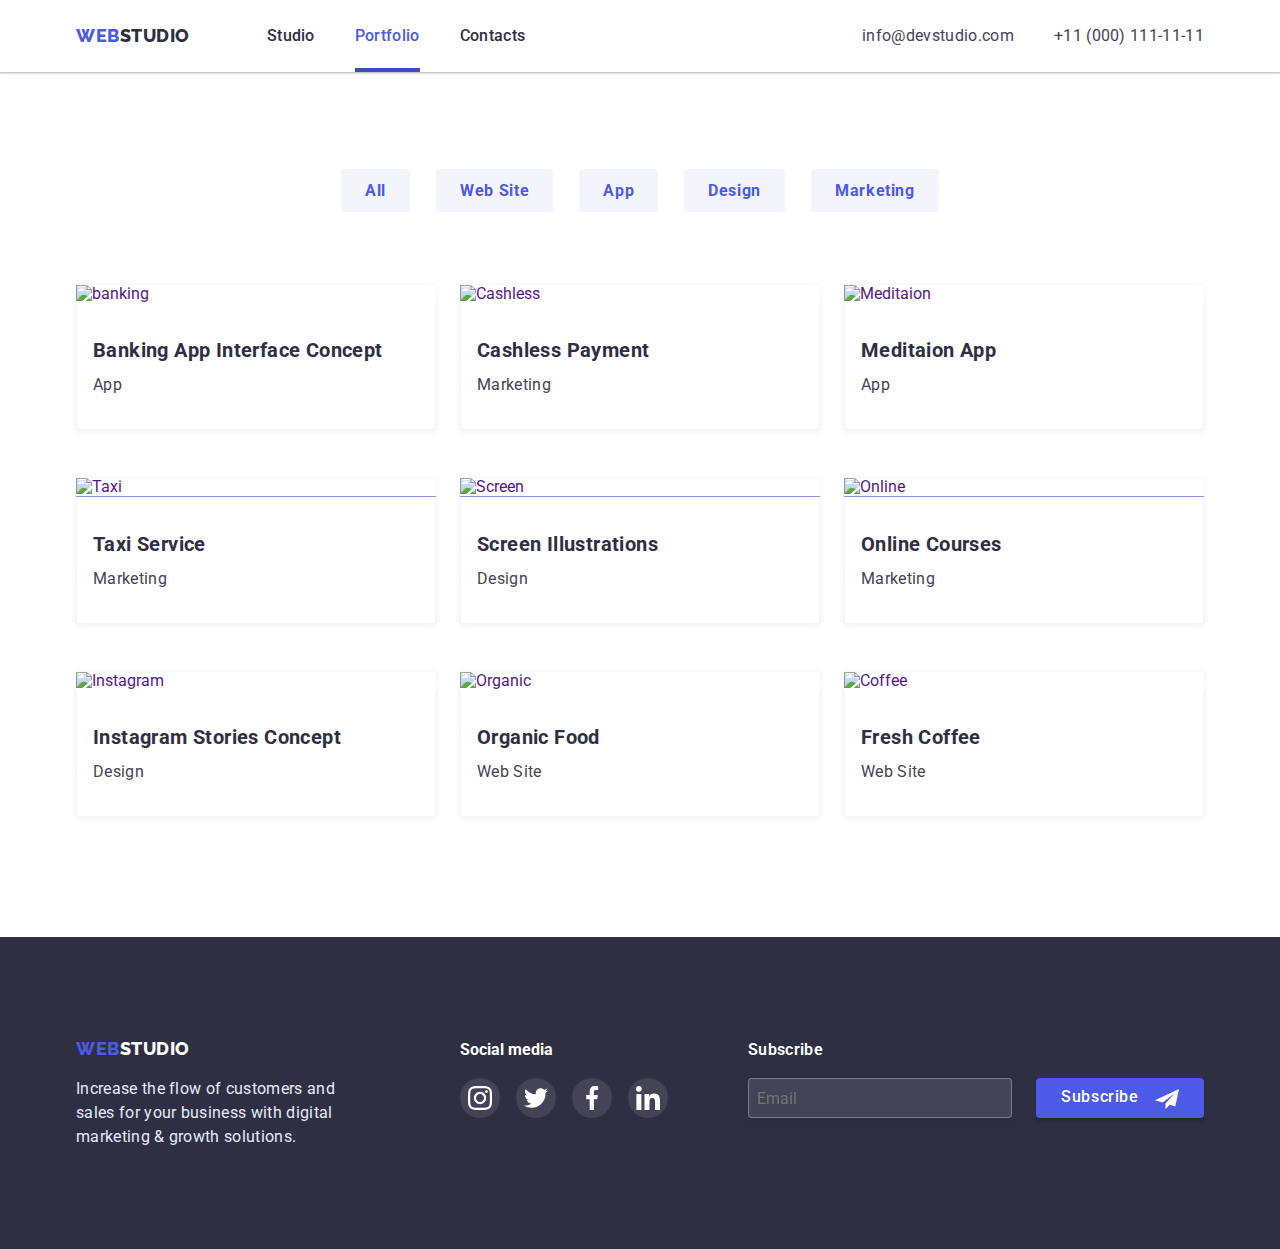
==== commit 3a23922e: "delited mistakes" ====
--- a/portfolio.html
+++ b/portfolio.html
@@ -253,28 +253,28 @@
           <li class="social-media-list">
             <a href="" class="social-icon">
               <svg class="social-media-icon">
-                <use href="./images/sprate.svg#icon-instagram_footer"></use>
+                <use href="./images/sprite.svg#icon-instagram_footer"></use>
               </svg>
             </a>
           </li>
           <li class="social-media-list">
             <a href="" class="social-icon">
               <svg class="social-media-icon">
-                <use href="./images/sprate.svg#icon-twitter_footer"></use>
+                <use href="./images/sprite.svg#icon-twitter_footer"></use>
               </svg>
             </a>
           </li>
           <li class="social-media-list">
             <a href="" class="social-icon">
               <svg class="social-media-icon">
-                <use href="./images/sprate.svg#icon-facebook_footer"></use>
+                <use href="./images/sprite.svg#icon-facebook_footer"></use>
               </svg>
             </a>
           </li>
           <li class="social-media-list">
             <a href="" class="social-icon">
               <svg class="social-media-icon">
-                <use href="./images/sprate.svg#icon-linkedin_footer"></use>
+                <use href="./images/sprite.svg#icon-linkedin_footer"></use>
               </svg>
             </a>
           </li>
@@ -288,7 +288,7 @@
           <button type="submit" class="footer-form-submit-subs">
             Subscribe
             <svg class="footer-icon-tel" width="24" height="24">
-              <use href="./images/sprate.svg#icon-Frame"></use>
+              <use href="./images/sprite.svg#icon-Frame"></use>
             </svg>
           </button>
         </form>
--- a/css/styles.css
+++ b/css/styles.css
@@ -7,6 +7,7 @@
   --subaccent-color: #f4f4fd;
   --activ-but-color: #404bbf;
 }
+
 h1,
 h2,
 h3,
@@ -17,21 +18,28 @@
   margin: 0;
   padding: 0;
 }
+
 img {
   display: block;
   max-width: 100%;
   height: auto;
 }
+
 ul {
   list-style: none;
   margin: 0;
   padding-left: 0;
 }
+
 .list {
   display: flex;
   margin: 0;
   padding: 0;
   list-style: none;
+}
+
+.link {
+  text-decoration: none;
 }
 
 body {
@@ -56,47 +64,9 @@
 /* header */
 
 .container {
-  max-width: 1158px;
   padding-right: 15px;
   padding-left: 15px;
-  margin-left: auto;
-  margin-right: auto;
-}
-.main-container {
-  display: flex;
-  align-items: center;
-}
-
-.studio-list {
-  font-weight: 400;
-  font-size: 16px;
-  line-height: 1.5;
-  letter-spacing: 0.02em;
-  color: var(--headings-text-color);
-  text-decoration: none;
-}
-.studio-list:hover {
-  color: var(--primery-band-color);
-}
-.stick::after {
-  display: block;
-  position: absolute;
-  bottom: 0;
-  content: "";
-  width: 100%;
-  height: 4px;
-  background-color: #404bbf;
-}
-.stick {
-  color: #4d5ae5;
-}
-
-.header {
-  display: flex;
-  align-items: center;
-}
-
-/* media-header */
+}
 
 @media screen and (min-width: 480px) {
   .container {
@@ -105,6 +75,7 @@
     margin-right: auto;
   }
 }
+
 @media screen and (min-width: 768px) {
   .container {
     width: 767px;
@@ -118,10 +89,14 @@
 }
 
 .page-header {
-  /* width:1158px; */
   box-shadow: 0px 2px 1px rgba(46, 47, 66, 0.08),
     0px 1px 1px rgba(46, 47, 66, 0.16), 0px 1px 6px rgba(46, 47, 66, 0.08);
   margin: auto;
+}
+
+.main-container {
+  display: flex;
+  align-items: center;
 }
 
 @media screen and (max-width: 767px) {
@@ -129,6 +104,7 @@
     padding-top: 24px;
     padding-bottom: 24px;
   }
+
   .main-container {
     justify-content: space-between;
   }
@@ -145,6 +121,17 @@
 
 .web {
   color: var(--primery-band-color);
+}
+
+.studio {
+  font-family: "Raleway", sans-serif;
+  font-weight: 800;
+  font-size: 18px;
+  line-height: 1.33;
+  letter-spacing: 0.03em;
+  text-transform: uppercase;
+  color: var(--primery-text-color);
+  text-decoration: none;
 }
 
 .mobile-menu-burger {
@@ -154,11 +141,13 @@
   padding: 0px;
   line-height: 0px;
 }
+
 @media screen and (min-width: 768px) {
   .mobile-menu-burger {
     display: none;
   }
 }
+
 .mobile-menu {
   position: fixed;
   width: 100%;
@@ -169,7 +158,6 @@
   background-color: var(--secondary-color);
   overflow-y: scroll;
   transform: translateX(100%);
-
   opacity: none;
   visibility: hidden;
   pointer-events: none;
@@ -177,12 +165,14 @@
     opacity 250ms cubic-bezier(0.4, 0, 0.2, 1),
     visibility 250ms cubic-bezier(0.4, 0, 0.2, 1);
 }
+
 .mobile-menu.is-open {
   transform: translateX(0);
   opacity: 1;
   visibility: visible;
   pointer-events: auto;
 }
+
 .mobile-menu-container {
   display: flex;
   flex-direction: column;
@@ -190,6 +180,7 @@
   padding-top: 80px;
   padding-left: 40px;
 }
+
 .mobile-menu-close-btn {
   position: absolute;
   display: flex;
@@ -205,11 +196,13 @@
   cursor: pointer;
   transition: box-shadow 250ms cubic-bezier(0.4, 0, 0.2, 1);
 }
+
 .mobile-menu-close-btn:focus,
 .mobile-menu-close-btn:hover {
   box-shadow: 0px 1px 6px rgba(46, 47, 66, 0.08),
     0px 1px 1px rgba(46, 47, 66, 0.16), 0px 2px 1px rgba(46, 47, 66, 0.08);
 }
+
 .mobile-menu-close-icon {
   display: flex;
   justify-content: center;
@@ -217,13 +210,13 @@
   cursor: pointer;
   fill: currentColor;
 }
+
 .mobile-menu-item:not(:last-child) {
   margin-bottom: 40px;
 }
+
 .mobile-menu-link {
   display: block;
-  /* padding-top: 24px;
-  padding-bottom: 24px; */
   font-weight: 600;
   font-size: 36px;
   line-height: 1.5;
@@ -232,9 +225,11 @@
   text-decoration: none;
   transition: color 250ms cubic-bezier(0.4, 0, 0.2, 1);
 }
+
 .mobile-menu-link.link:active {
   color: var(--primery-band-color);
 }
+
 .mobile-menu-link.link:focus,
 .mobile-menu-link.link:hover {
   color: var(--primery-band-color);
@@ -253,10 +248,12 @@
 .mobile-phone-number:active {
   color: var(--primery-band-color);
 }
+
 .mobile-phone-number:focus,
 .mobile-phone-number:hover {
   color: var(--primery-band-color);
 }
+
 .mobile-mail-adress {
   font-weight: 600;
   font-size: 20px;
@@ -269,21 +266,26 @@
 .mobile-mail-adress:active {
   color: var(--primery-band-color);
 }
+
 .mobile-mail-adress:focus,
 .mobile-mail-adress:hover {
   color: var(--primery-band-color);
 }
+
 .mobile-contact-info-item:first-child {
   margin-bottom: 40px;
 }
+
 .mobile-menu-media-list {
   display: flex;
   align-items: center;
   padding-bottom: 40px;
 }
+
 .mobile-menu-media-list {
   margin-top: 48px;
 }
+
 .mobile-menu-media-link {
   display: flex;
   justify-content: center;
@@ -293,15 +295,18 @@
   border-radius: 50%;
   background-color: var(--primery-band-color);
 }
+
 .mobile-menu-media-list-icon {
   fill: var(--secondary-color);
   display: flex;
   justify-content: center;
   align-items: center;
 }
+
 .mobile-menu-media-item:not(:last-child) {
   margin-right: 56px;
 }
+
 .st-color-link {
   color: var(--activ-but-color);
 }
@@ -310,6 +315,7 @@
   .mobile-phone-number {
     font-size: 20px;
   }
+
   .mobile-menu-media-item:not(:last-child) {
     margin-right: auto;
   }
@@ -323,31 +329,17 @@
   .header {
     display: flex;
     align-items: center;
-    padding-top: 24px;
-    padding-bottom: 24px;
   }
 
   .site-nav {
     display: flex;
     margin-left: 77px;
   }
-  .web {
-    color: var(--primery-band-color);
-  }
-  .studio {
-    font-family: "Raleway", sans-serif;
-    font-weight: 800;
-    font-size: 18px;
-    line-height: 1.33;
-    letter-spacing: 0.03em;
-    text-transform: uppercase;
-    color: var(--primery-text-color);
-    text-decoration: none;
-  }
 
   .list .nav-item {
     margin-right: 40px;
   }
+
   .list .nav-item:last-child {
     margin-right: 0;
   }
@@ -357,22 +349,6 @@
     /* display: flex; */
     justify-content: center;
     margin-left: auto;
-  }
-
-  .studio-list {
-    font-weight: 400;
-    font-size: 16px;
-    line-height: 1.5;
-    letter-spacing: 0.02em;
-    color: var(--headings-text-color);
-    text-decoration: none;
-  }
-  .studio-list:hover {
-    color: var(--primery-band-color);
-  }
-  .page-header {
-    background-color: var(--secondary-color);
-    /*  */
   }
 
   .nav-link {
@@ -388,9 +364,11 @@
     text-decoration: none;
     transition: color 250ms cubic-bezier(0.4, 0, 0.2, 1);
   }
+
   .nav-link:active {
     color: var(--primery-band-color);
   }
+
   .nav-link:hover,
   .nav-link:focus {
     color: var(--primery-band-color);
@@ -400,27 +378,18 @@
     display: block;
     position: absolute;
     bottom: 0;
-    /* opacity: 1; */
     content: "";
     width: 100%;
     height: 4px;
-
     background-color: #404bbf;
   }
+
   .stick {
     color: #4d5ae5;
   }
-  .auth-contact {
-    display: flex;
-    margin-left: auto;
-  }
-  .auth-contact .nav-item + .nav-item {
-    /* margin-left: 40px; */
-  }
+
   .Contact-link {
     display: block;
-    padding-top: 24px;
-    padding-bottom: 24px;
     font-weight: 400;
     font-size: 16px;
     line-height: 1.5;
@@ -429,9 +398,11 @@
     text-decoration: none;
     transition: color 250ms cubic-bezier(0.4, 0, 0.2, 1);
   }
+
   .Contact-link:active {
     color: var(--primery-band-color);
   }
+
   .Contact-link:hover,
   .Contact-link:focus {
     color: var(--primery-band-color);
@@ -444,9 +415,10 @@
     padding-bottom: 24px;
   }
 
-  .page-header {
+  .page-hader {
     background-color: var(--secondary-color);
   }
+
   .auth-contact {
     display: flex;
     flex-direction: row;
@@ -454,12 +426,14 @@
     justify-content: center;
     margin-left: auto;
   }
+
   .auth-contact .nav-item + .nav-item {
     margin-left: 40px;
   }
 }
 
-/*  =========== modal hero=============*/
+/* hero */
+
 .backdrop {
   position: fixed;
   opacity: 1;
@@ -468,17 +442,16 @@
   width: 100%;
   height: 100%;
   background: rgba(46, 47, 66, 0.4);
-  transition: opacity 250ms cubic-bezier(0.4, 0, 0.2, 1),
-    visibility 250ms cubic-bezier(0.4, 0, 0.2, 1);
+  transition: opacity 250ms cubic-bezier(0.4, 0, 0.2, 1);
 }
 
 .modal {
   position: absolute;
-  /* display: block; */
   width: 408px;
   background-color: var(--secondary-color);
   top: 50%;
   left: 50%;
+  padding: 72px 24px;
   transform: translate(-50%, -50%) scale(1);
   box-shadow: 0px 1px 1px rgba(0, 0, 0, 0.14), 0px 1px 3px rgba(0, 0, 0, 0.12),
     0px 2px 1px rgba(0, 0, 0, 0.2);
@@ -494,9 +467,10 @@
     padding-right: 24px;
   }
 }
+
 @media screen and (max-width: 427px) {
   .modal {
-    width: 90%;
+    width: 310px;
     height: auto;
   }
 }
@@ -509,13 +483,14 @@
   width: 24px;
   height: 24px;
   border-radius: 50%;
-  background-color: #e7e9fc;
+  background-color: E7E9FC;
   border: 1px solid rgba(0, 0, 0, 0.1);
   right: 24px;
   top: 24px;
   cursor: pointer;
   transition: box-shadow 250ms cubic-bezier(0.4, 0, 0.2, 1);
 }
+
 .close-icon {
   display: flex;
   justify-content: center;
@@ -525,36 +500,39 @@
   cursor: pointer;
   fill: currentColor;
 }
+
 .button-close:focus,
 .button-close:hover {
   box-shadow: 0px 1px 6px rgba(46, 47, 66, 0.08),
     0px 1px 1px rgba(46, 47, 66, 0.16), 0px 2px 1px rgba(46, 47, 66, 0.08);
 }
+
 .backdrop.is-hidden {
   opacity: 0;
-  visibility: hidden;
   /* visibility: hidden; */
   pointer-events: none;
 }
-.backdrop.is-hidden .modal {
-  transform: translate(-50%, -50%) scale(1.2);
-}
+
+.backdrop.is-hidden.modal {
+  transform: translate(-50%, -50%) scale(0.9);
+}
+/* form */
 
 .text-modal {
   font-weight: 600;
   font-size: 16px;
   line-height: 24px;
-
-  margin-top: 72px;
+  margin-bottom: 16px;
   text-align: center;
   letter-spacing: 0.02em;
   color: var(--headings-text-color);
 }
+
 .modal-form {
   display: flex;
   flex-direction: column;
-  padding: 24px;
-}
+}
+
 .modal-form-input {
   height: 40px;
   width: 100%;
@@ -567,6 +545,7 @@
   letter-spacing: 0.01em;
   transition: border-color 250ms cubic-bezier(0.4, 0, 0.2, 1);
 }
+
 .modal-input-desc {
   display: block;
   text-align: left;
@@ -577,7 +556,8 @@
   letter-spacing: 0.01em;
   color: #8e8f99;
 }
-.modal-form-message {
+
+.modal-form-massage {
   display: block;
   border: 1px solid rgba(33, 33, 33, 0.2);
   border-radius: 4px;
@@ -589,14 +569,17 @@
   font-size: 12px;
   transition: border-color 250ms cubic-bezier(0.4, 0, 0.2, 1);
 }
-.modal-form-message:focus {
+
+.modal-form-massage:focus {
   outline: none;
   border-color: rgba(77, 90, 229, 1);
 }
-/*=========== modal icon=========== */
+/* icon */
+
 .modal-form-input-wrapper {
   position: relative;
 }
+
 .modal-form-input-icon {
   position: absolute;
   display: block;
@@ -605,16 +588,20 @@
   transform: translateY(-50%);
   transition: fill 250ms cubic-bezier(0.4, 0, 0.2, 1);
 }
+
 .modal-form-input:focus {
   outline: none;
   border-color: rgba(77, 90, 229, 1);
 }
+
 .modal-form-input:focus + .modal-form-input-icon {
   fill: var(--primery-band-color);
 }
+
 .modal-form-field {
   margin-bottom: 8px;
 }
+
 .modal-form-check-deck {
   display: flex;
   align-items: center;
@@ -626,6 +613,7 @@
   margin-top: 16px;
   margin-bottom: 24px;
 }
+
 .privacy-policy {
   font-weight: 400;
   font-size: 12px;
@@ -633,6 +621,7 @@
   letter-spacing: 0.04em;
   color: #4d5ae5;
 }
+
 .modal-form-check-deck::before {
   content: "";
   display: block;
@@ -645,6 +634,7 @@
   background-repeat: no-repeat;
   margin-right: 8px;
 }
+
 .modal-form-check:checked + .modal-form-check-deck::before {
   background-color: rgba(77, 90, 229, 1);
   background-image: url(../images/Vector.svg);
@@ -670,36 +660,29 @@
   cursor: pointer;
   box-shadow: 0px 4px 4px rgba(0, 0, 0, 0.15);
   transition: box-shadow 250ms cubic-bezier(0.4, 0, 0.2, 1);
-  margin-bottom: 24px;
 }
 
 .modal-form-submit:focus,
 .modal-form-submit:hover {
   background-color: var(--primery-band-color);
+  /* box-shadow: 0px 4px 4px rgba(0, 0, 0, 0.15); */
 }
 
 .modal-form-submit :active {
   background: var(--activ-but-color);
 }
 
-/* main */
-.section {
-  padding-top: 120px;
-  padding-bottom: 120px;
-}
-.section-work {
-  padding-top: 0;
-}
+/* hero */
+
 .hero {
   padding-top: 192px;
   padding-bottom: 192px;
   text-align: center;
-  width: 1440px;
   background-image: linear-gradient(
       rgba(46, 47, 66, 0.7),
       rgba(46, 47, 66, 0.7)
     ),
-    url(../images/people-office.jpg);
+    url(../images/people_mobile.jpg);
   background-size: cover;
   background-position: center;
   margin-left: auto;
@@ -751,6 +734,7 @@
     width: 1440px;
   }
 }
+
 @media screen and (min-device-pixel-ratio: 2) and (min-width: 1200px),
   screen and (min-resolution: 192dpi) and (min-width: 1200px),
   screen and (min-resolution: 2dppx) and (min-width: 1200px) {
@@ -767,10 +751,9 @@
   margin-top: 0;
   margin-left: auto;
   margin-right: auto;
-  width: 496px;
   margin-bottom: 48px;
   font-weight: 700;
-  font-size: 56px;
+  /* font-size: 56px; */
   line-height: 1.07;
   text-align: center;
   letter-spacing: 0.02em;
@@ -784,26 +767,24 @@
     margin-bottom: 72px;
     line-height: 1.07;
   }
-}
+
+  .hero {
+    padding-top: 112px;
+    padding-bottom: 112px;
+  }
+}
+
 @media screen and (min-width: 768px) {
   .hero-title {
     font-size: 56px;
     width: 496px;
     line-height: 1.07;
   }
-}
-
-.visually-hidden {
-  position: absolute;
-  white-space: nowrap;
-  width: 1px;
-  height: 1px;
-  overflow: hidden;
-  border: 0;
-  padding: 0;
-  clip: rect(0, 0, 0, 0);
-  clip-path: inset(50%);
-  margin: -1px;
+
+  .hero {
+    padding-top: 112px;
+    padding-bottom: 112px;
+  }
 }
 
 .button {
@@ -826,24 +807,15 @@
 .button:focus,
 .button:hover {
   background-color: var(--primery-band-color);
+  /* box-shadow: 0px 4px 4px rgba(0, 0, 0, 0.15); */
 }
 
 button :active {
   background: var(--activ-but-color);
 }
 
-.skill-link-item {
-  display: flex;
-  justify-content: center;
-  align-items: center;
-  margin: 0;
-  /* padding: 24px 100px; */
-  margin-bottom: 8px;
-  /* width: 264px; */
-  height: 112px;
-  background-color: var(--subaccent-color);
-  border-radius: 4px;
-}
+/* skills */
+
 .skill-link-icon {
   width: 64px;
   height: 64px;
@@ -855,17 +827,6 @@
   }
 }
 
-.future-skill {
-  display: flex;
-  justify-content: center;
-  align-items: center;
-  gap: 24px;
-}
-.future-item {
-  width: 264px;
-  flex-basis: calc((100% - 3 * 24px) / 4);
-}
-
 .section {
   padding-top: 96px;
   padding-bottom: 96px;
@@ -875,6 +836,7 @@
   .future-item:not(:last-child) {
     margin-bottom: 72px;
   }
+
   .future-skill {
     display: flex;
     align-items: center;
@@ -890,23 +852,18 @@
     row-gap: 72px;
     padding: 0;
   }
+
   .future-item {
     flex-basis: calc((100% - 24px) / 2);
   }
 }
+
 @media screen and (min-width: 1200px) {
   .section {
     padding-top: 120px;
     padding-bottom: 120px;
   }
 
-  .description {
-    font-weight: 400;
-    font-size: 16px;
-    line-height: 1.5;
-    letter-spacing: 0.02em;
-    color: var(--text-color);
-  }
   .future-skill {
     display: flex;
     justify-content: center;
@@ -914,16 +871,11 @@
     gap: 24px;
   }
 
-  @media screen and (min-width: 768px) {
-    .future-skill {
-      text-align: start;
-    }
-  }
-
   .future-item {
     width: 264px;
     flex-basis: calc((100% - 3 * 24px) / 4);
   }
+
   .skill-link-item {
     display: flex;
     justify-content: center;
@@ -936,30 +888,31 @@
   }
 }
 
-.doing-item {
-  display: flex;
-  align-items: center;
-
-  gap: 24px;
-}
-.doing-list {
-  width: 360px;
-}
-.section-title-text {
+.section-title {
   font-weight: 700;
-  margin-bottom: 72px;
+  margin-bottom: 8px;
   font-size: 36px;
-  line-height: 1.11;
-  /* align-items: center; */
-  text-align: center;
+  line-height: 1.2;
   letter-spacing: 0.02em;
-  text-transform: capitalize;
   color: var(--headings-text-color);
 }
 
 @media screen and (max-width: 767px) {
   .section-title {
     text-align: center;
+  }
+}
+
+.description {
+  font-weight: 500;
+  line-height: 1.5;
+  letter-spacing: 0.02em;
+  color: var(--text-color);
+}
+
+@media screen and (min-width: 768px) {
+  .future-skill {
+    text-align: start;
   }
 }
 
@@ -968,12 +921,23 @@
     font-size: 20px;
     line-height: 1.5;
   }
+
   .description {
     font-weight: 400;
     font-size: 16px;
   }
 }
 
+.description {
+  font-weight: 400;
+  font-size: 16px;
+  line-height: 1.5;
+  letter-spacing: 0.02em;
+  color: var(--text-color);
+}
+
+/* work */
+
 @media screen and (max-width: 1199px) {
   .section-work {
     display: none;
@@ -983,12 +947,13 @@
 .section-work {
   padding-top: 0;
 }
+
 .doing-item {
   display: flex;
   align-items: center;
-
   gap: 24px;
 }
+
 .doing-list {
   width: 360px;
 }
@@ -997,6 +962,16 @@
 
 .our-team {
   background-color: var(--subaccent-color);
+  padding-top: 96px;
+}
+
+.section-title-team {
+  font-weight: 600;
+  font-size: 20px;
+  line-height: 24px;
+  text-align: center;
+  letter-spacing: 0.02em;
+  color: var(--headings-text-color);
 }
 
 @media screen and (max-width: 767px) {
@@ -1004,6 +979,7 @@
     padding-bottom: 128px;
   }
 }
+
 @media screen and (min-width: 768px) {
   .our-team {
     padding-bottom: 104px;
@@ -1025,11 +1001,29 @@
   }
 }
 
+.team-item {
+  display: flex;
+  align-items: center;
+  gap: 24px;
+}
+
+.section-title-text {
+  font-weight: 700;
+  margin-bottom: 72px;
+  font-size: 36px;
+  line-height: 1.11;
+  text-align: center;
+  letter-spacing: 0.02em;
+  text-transform: capitalize;
+  color: var(--headings-text-color);
+}
+
 .our-team-ic {
   display: flex;
   justify-content: center;
   gap: 24px;
 }
+
 .our-link-social {
   display: flex;
   justify-content: center;
@@ -1039,6 +1033,7 @@
   border-radius: 50%;
   background-color: var(--primery-band-color);
 }
+
 .our-icon {
   display: flex;
   justify-content: center;
@@ -1053,12 +1048,7 @@
   padding-bottom: 120px;
   padding: 32px 16px;
 }
-.team-item {
-  display: flex;
-  align-items: center;
-  gap: 24px;
-  /* margin-bottom: 120px; */
-}
+
 .team-list {
   border-radius: 0px 0px 4px 4px;
   background-color: var(--secondary-color);
@@ -1072,15 +1062,6 @@
   }
 }
 
-.section-title {
-  font-weight: 700;
-  margin-bottom: 8px;
-  font-size: 20px;
-  line-height: 1.2;
-
-  letter-spacing: 0.02em;
-  color: var(--headings-text-color);
-}
 .profession {
   font-weight: 400;
   font-size: 16px;
@@ -1091,19 +1072,6 @@
   margin-bottom: 12px;
 }
 /* customer */
-.section-custom {
-  padding-top: 120px;
-  padding-bottom: 120px;
-}
-.customer {
-  display: flex;
-  justify-content: center;
-  align-items: center;
-  gap: 24px;
-  flex-wrap: wrap;
-  margin-left: auto;
-  margin-right: auto;
-}
 
 @media screen and (max-width: 1199px) {
   .section-custom {
@@ -1112,21 +1080,48 @@
   }
 }
 
+.section-custom {
+  padding-top: 120px;
+  padding-bottom: 120px;
+}
+
 @media screen and (max-width: 767px) {
   .customer {
     column-gap: 16px;
     row-gap: 72px;
   }
 }
+
 @media screen and (min-width: 768px) and (max-width: 1199px) {
   .customer {
     column-gap: 24px;
     row-gap: 72px;
   }
 }
+
 @media screen and (min-width: 1200px) {
   .customer {
     gap: 24px;
+  }
+}
+
+.customer {
+  display: flex;
+  flex-wrap: wrap;
+  justify-content: center;
+  margin-left: auto;
+  margin-right: auto;
+}
+
+@media screen and (max-width: 767px) {
+  .custom-list-icon {
+    width: 190px;
+  }
+}
+
+@media screen and (min-width: 768px) {
+  .custom-list-icon {
+    width: 168px;
   }
 }
 
@@ -1142,17 +1137,6 @@
     border 250ms cubic-bezier(0.4, 0, 0.2, 1);
 }
 
-@media screen and (max-width: 767px) {
-  .custom-list-icon {
-    width: 190px;
-  }
-}
-@media screen and (min-width: 768px) {
-  .custom-list-icon {
-    width: 168px;
-  }
-}
-
 .custom-icon {
   display: flex;
   width: 104px;
@@ -1164,27 +1148,26 @@
   border: 1px solid var(--primery-band-color);
   fill: #4d5ae5;
 }
+
 .customer-list > a:focus {
   color: var(--primery-band-color);
 }
+
 .customer-list > a:hover {
   color: var(--primery-band-color);
 }
 
-/*----------footer----------  */
+/* footer */
 .footer-list .logo {
   display: inline;
   margin-bottom: 16px;
   margin-right: 0;
 }
+
 .footer-color {
   background-color: var(--headings-text-color);
-
-  padding-top: 100px;
-  padding-bottom: 100px;
-}
-.footer-list {
-  width: 264px;
+  padding-top: 96px;
+  padding-bottom: 96px;
 }
 
 .studiofoot {
@@ -1207,151 +1190,12 @@
   color: var(--subtle-background-color);
 }
 
-@media screen and (max-width: 767px) {
-  .footer-list,
-  .social-media-cont,
-  .footer-subs {
-    display: flex;
-    flex-direction: column;
-    align-items: center;
-    margin-left: auto;
-    margin-right: auto;
-  }
-  .footer-form-input {
-    margin-bottom: 16px;
-  }
-}
-@media screen and (min-width: 768px) and (max-width: 1199px) {
-  .social-media-cont {
-    margin-top: 0;
-    margin-bottom: 0;
-  }
-  .footer-color {
-    padding-top: 96px;
-    padding-bottom: 96px;
-  }
-
-  .container-footer {
-    display: flex;
-    flex-wrap: wrap;
-    align-items: baseline;
-    width: 565px;
-  }
-  .footer-text {
-    width: 264px;
-  }
-  .footer-subs {
-    margin-top: 72px;
-  }
-  .footer-form-sub {
-    display: flex;
-    align-items: center;
-  }
-  .footer-form-input {
-    width: 264px;
-  }
-  .footer-form-submit-subs {
-    margin-left: 24px;
-  }
-}
-
-@media screen and (min-width: 1200px) {
-  .footer-color {
-    padding-top: 100px;
-    padding-bottom: 100px;
-  }
-  .footer-list {
-    margin-left: 0;
-    margin-right: 120px;
-    width: 264px;
-  }
-  .container-footer {
-    display: flex;
-    align-items: baseline;
-  }
-  .social-media-cont {
-    margin-top: 0;
-    margin-bottom: 0;
-  }
-  .footer-subs {
-    margin-left: 80px;
-  }
-  .footer-form-sub {
-    display: flex;
-    align-items: center;
-  }
-  .footer-form-input {
-    width: 264px;
-  }
-  .footer-form-submit-subs {
-    margin-left: 24px;
-  }
-}
-
-/* social-media */
-.container-footer {
-  display: flex;
-}
 .social-media-cont {
-  margin-left: 120px;
-}
-.social-media-item .social-media-list {
-  display: flex;
-}
-.social-media-item {
-  display: flex;
-  margin-top: 16px;
-  gap: 16px;
-  justify-content: center;
-  align-items: center;
-}
-
-.social-icon {
-  display: flex;
-  justify-content: center;
-  align-items: center;
-  width: 40px;
-  height: 40px;
-  border-radius: 50%;
-  background-color: var(--text-color);
-  transition: background-color 250ms cubic-bezier(0.4, 0, 0.2, 1);
-}
-
-.social-media-txt {
-  font-weight: 700;
-  font-size: 16px;
-  line-height: 24px;
-  color: var(--secondary-color);
-}
-.social-media-icon {
-  width: 24px;
-  height: 24px;
-  fill: #ffffff;
-}
-
-.social-icon:hover {
-  background-color: #31d0aa;
-}
-.social-icon:focus {
-  background-color: #31d0aa;
-}
-
-.footer-subs {
-  margin-left: 80px;
-}
-.footer-text-sub {
-  font-weight: 600;
-  font-size: 16px;
-  line-height: 24px;
-  letter-spacing: 0.02em;
-  color: var(--secondary-color);
-  margin-bottom: 16px;
-}
-.footer-form-sub {
-  display: flex;
-}
+  margin-top: 72px;
+  margin-bottom: 72px;
+}
+
 .footer-form-input {
-  width: 264px;
   height: 40px;
   color: rgba(255, 255, 255, 0.6);
   padding: 16px 8px;
@@ -1360,9 +1204,37 @@
   filter: drop-shadow(0px 4px 4px rgba(0, 0, 0, 0.15));
   border-radius: 4px;
 }
+
+@media screen and (max-width: 767px) {
+  .footer-list,
+  .social-media-cont {
+    display: flex;
+    flex-direction: column;
+    align-items: center;
+    margin-left: auto;
+    margin-right: auto;
+  }
+
+  .footer-text-sub {
+    text-align: center;
+  }
+
+  .footer-form-input {
+    margin-bottom: 16px;
+    width: 100%;
+    max-width: 396px;
+  }
+
+  .footer-list {
+    width: 264px;
+  }
+}
+
 .footer-form-submit-subs {
   display: flex;
   font-family: inherit;
+  margin-left: auto;
+  margin-right: auto;
   width: 168px;
   height: 40px;
   align-self: center;
@@ -1371,7 +1243,6 @@
   font-size: 16px;
   line-height: 1.19;
   letter-spacing: 0.04em;
-  margin-left: 24px;
   border-radius: 4px;
   padding: 8px 24px;
   text-align: center;
@@ -1383,10 +1254,156 @@
   transition: box-shadow 250ms cubic-bezier(0.4, 0, 0.2, 1);
 }
 
+@media screen and (min-width: 768px) and (max-width: 1199px) {
+  .social-media-cont {
+    margin-top: 0;
+    margin-bottom: 0;
+  }
+
+  .footer-color {
+    padding-top: 96px;
+    padding-bottom: 96px;
+  }
+
+  .container-footer {
+    display: flex;
+    flex-wrap: wrap;
+    align-items: baseline;
+    width: 565px;
+  }
+
+  .footer-text {
+    width: 264px;
+  }
+
+  .footer-subs {
+    margin-top: 72px;
+  }
+
+  .footer-form-sub {
+    display: flex;
+    align-items: center;
+  }
+
+  .footer-form-input {
+    width: 264px;
+  }
+
+  .footer-form-submit-subs {
+    margin-left: 24px;
+  }
+
+  .footer-list {
+    margin-right: 24px;
+    width: 264px;
+  }
+}
+
+@media screen and (min-width: 1200px) {
+  .footer-color {
+    padding-top: 100px;
+    padding-bottom: 100px;
+  }
+
+  .container-footer {
+    display: flex;
+    align-items: baseline;
+  }
+
+  .social-media-cont {
+    margin-top: 0;
+    margin-bottom: 0;
+  }
+
+  .footer-subs {
+    margin-left: 80px;
+  }
+
+  .footer-form-sub {
+    display: flex;
+    align-items: center;
+  }
+
+  .footer-form-input {
+    width: 264px;
+  }
+
+  .footer-form-submit-subs {
+    margin-left: 24px;
+  }
+
+  .footer-subs {
+    margin-left: 80px;
+  }
+  .social-media-cont {
+    margin-left: 120px;
+  }
+}
+
+/* social */
+
+.social-media-item .social-media-list {
+  display: flex;
+}
+
+.social-media-item {
+  display: flex;
+  margin-top: 16px;
+  gap: 16px;
+}
+
+.social-media-item {
+  display: flex;
+  justify-content: center;
+  align-items: center;
+}
+
+.social-icon {
+  display: flex;
+  justify-content: center;
+  align-items: center;
+  width: 40px;
+  height: 40px;
+  border-radius: 50%;
+  background-color: var(--text-color);
+  transition: background-color 250ms cubic-bezier(0.4, 0, 0.2, 1);
+}
+
+.social-media-txt {
+  font-weight: 700;
+  font-size: 16px;
+  line-height: 24px;
+  color: var(--secondary-color);
+}
+
+.social-media-icon {
+  width: 24px;
+  height: 24px;
+  fill: #ffffff;
+}
+
+.social-icon:hover {
+  background-color: #31d0aa;
+}
+
+.social-icon:focus {
+  background-color: #31d0aa;
+}
+
+/* bottom-form */
+
+.footer-text-sub {
+  font-weight: 600;
+  font-size: 16px;
+  line-height: 24px;
+  letter-spacing: 0.02em;
+  color: var(--secondary-color);
+  margin-bottom: 16px;
+}
+
 .footer-form-submit-subs:focus,
 .footer-form-submit-subs:hover {
   background-color: var(--primery-band-color);
-  /* box-shadow: 0px 4px 4px rgba(0, 0, 0, 0.15); */
 }
 
 .footer-form-submit-subs :active {
@@ -1394,26 +1411,27 @@
 }
 
 /* portfolio */
-/* main */
+
 .portfolio {
   display: none;
 }
+
 .skill {
   display: none;
 }
+
 .style {
   padding-top: 96px;
   padding-bottom: 120px;
 }
-/* .portfolio-skills{ */
-
-/* } */
+
 .button-item {
   display: flex;
   margin-bottom: 72px;
   justify-content: center;
   gap: 24px;
 }
+
 .button-portfolio {
   font-family: inherit;
   padding: 12px 24px;
@@ -1432,6 +1450,7 @@
     border 250ms cubic-bezier(0.4, 0, 0.2, 1),
     box-shadow 250ms cubic-bezier(0.4, 0, 0.2, 1);
 }
+
 .button-portfolio:hover {
   color: var(--secondary-color);
   background-color: var(--primery-band-color);
@@ -1439,6 +1458,7 @@
   box-shadow: 0px 3px 1px rgba(0, 0, 0, 0.1), 0px 2px 1px rgba(0, 0, 0, 0.08),
     0px 2px 2px rgba(0, 0, 0, 0.12);
 }
+
 .button-portfolio:focus {
   color: var(--secondary-color);
   background: var(--primery-band-color);
@@ -1450,8 +1470,8 @@
 .button:active {
   color: var(--secondary-color);
   background: var(--primery-band-color);
-  /* box-shadow: 0px 3px 1px rgba(0, 0, 0, 0.1), 0px 2px 1px rgba(0, 0, 0, 0.08), 0px 2px 2px rgba(0, 0, 0, 0.12); */
-}
+}
+
 .skills-item-list {
   border-left-width: 0.5px;
   border-left-style: solid;
@@ -1476,6 +1496,7 @@
 .skills:nth-last-child(-n + 3) {
   margin-bottom: 0;
 }
+
 .skills:nth-child(3n) {
   margin-right: 0;
 }
@@ -1499,6 +1520,7 @@
   position: relative;
   overflow: hidden;
 }
+
 .portfolio-list-text {
   display: block;
   position: absolute;
@@ -1522,6 +1544,7 @@
   letter-spacing: 0.02em;
   color: var(--subaccent-color);
 }
+
 .decor-none:hover .portfolio-list-text,
 .decor-none:focus .portfolio-list-text {
   transform: translate(0);
